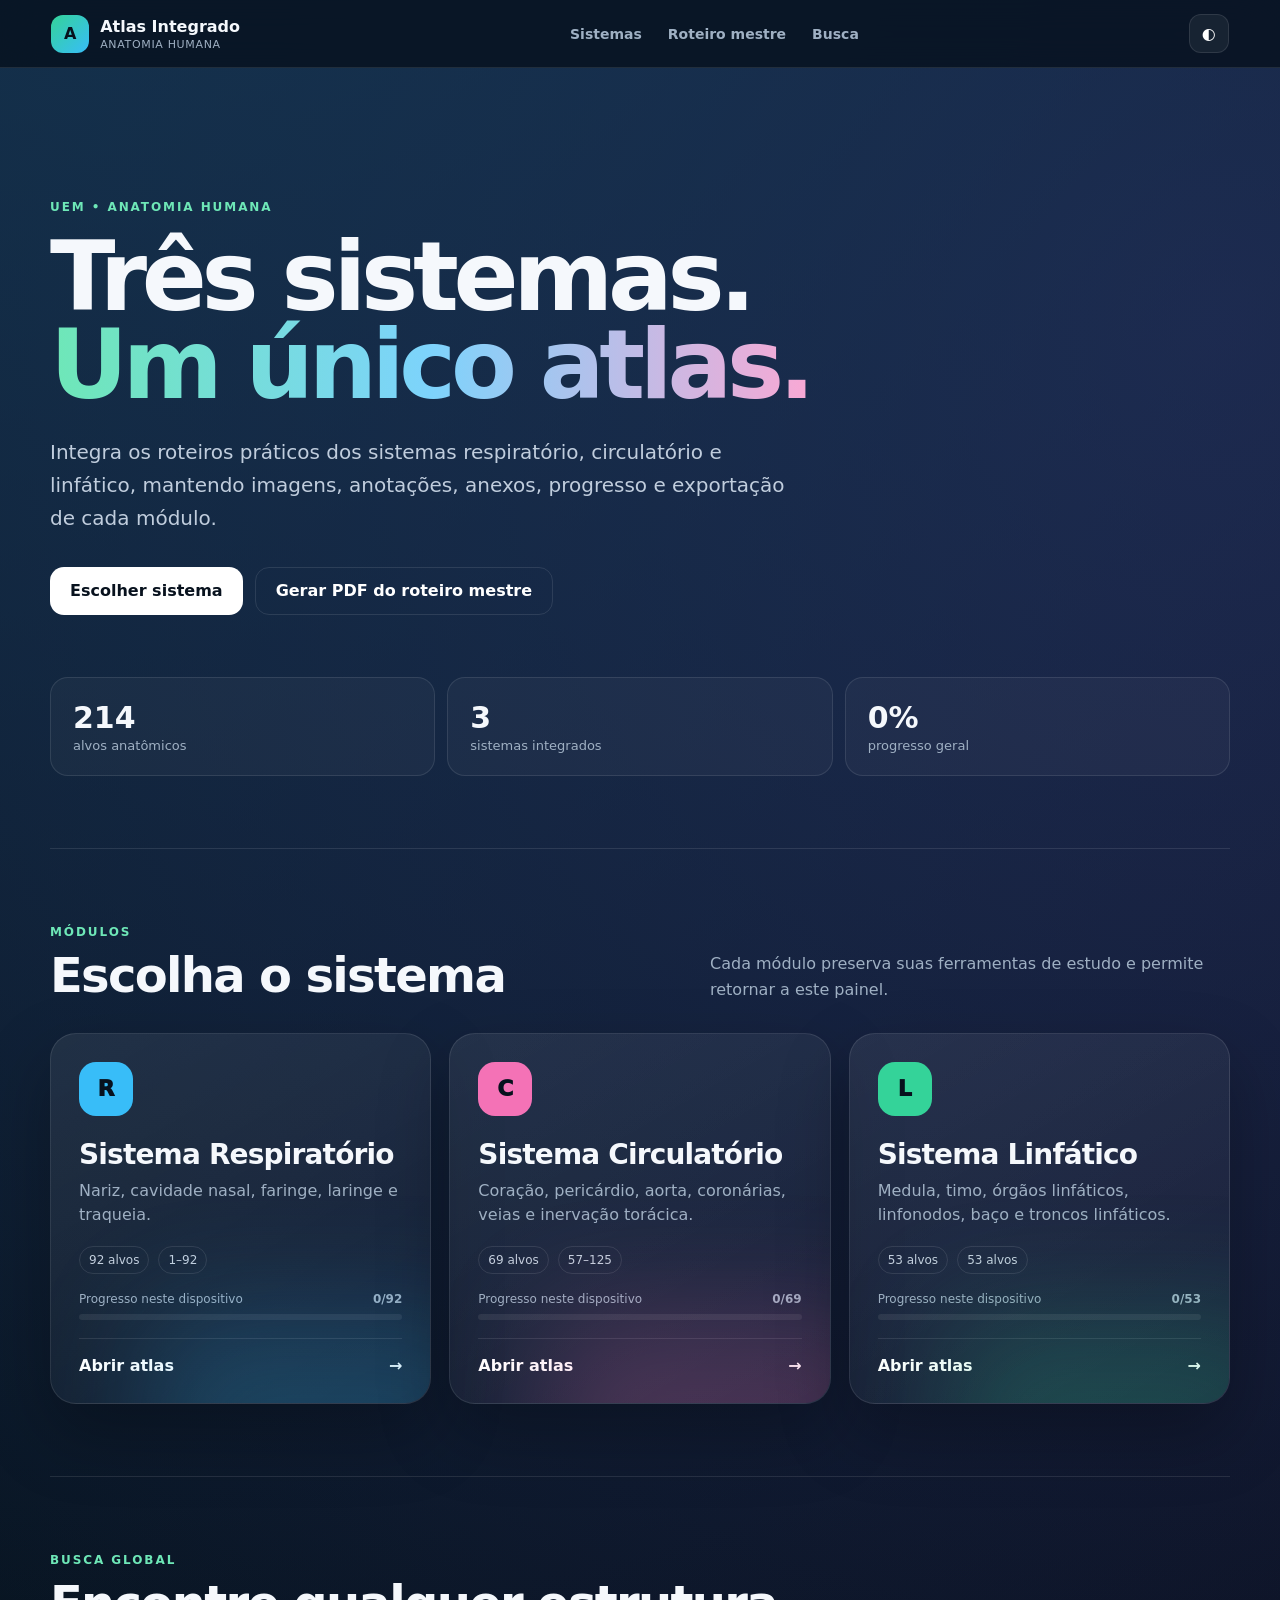
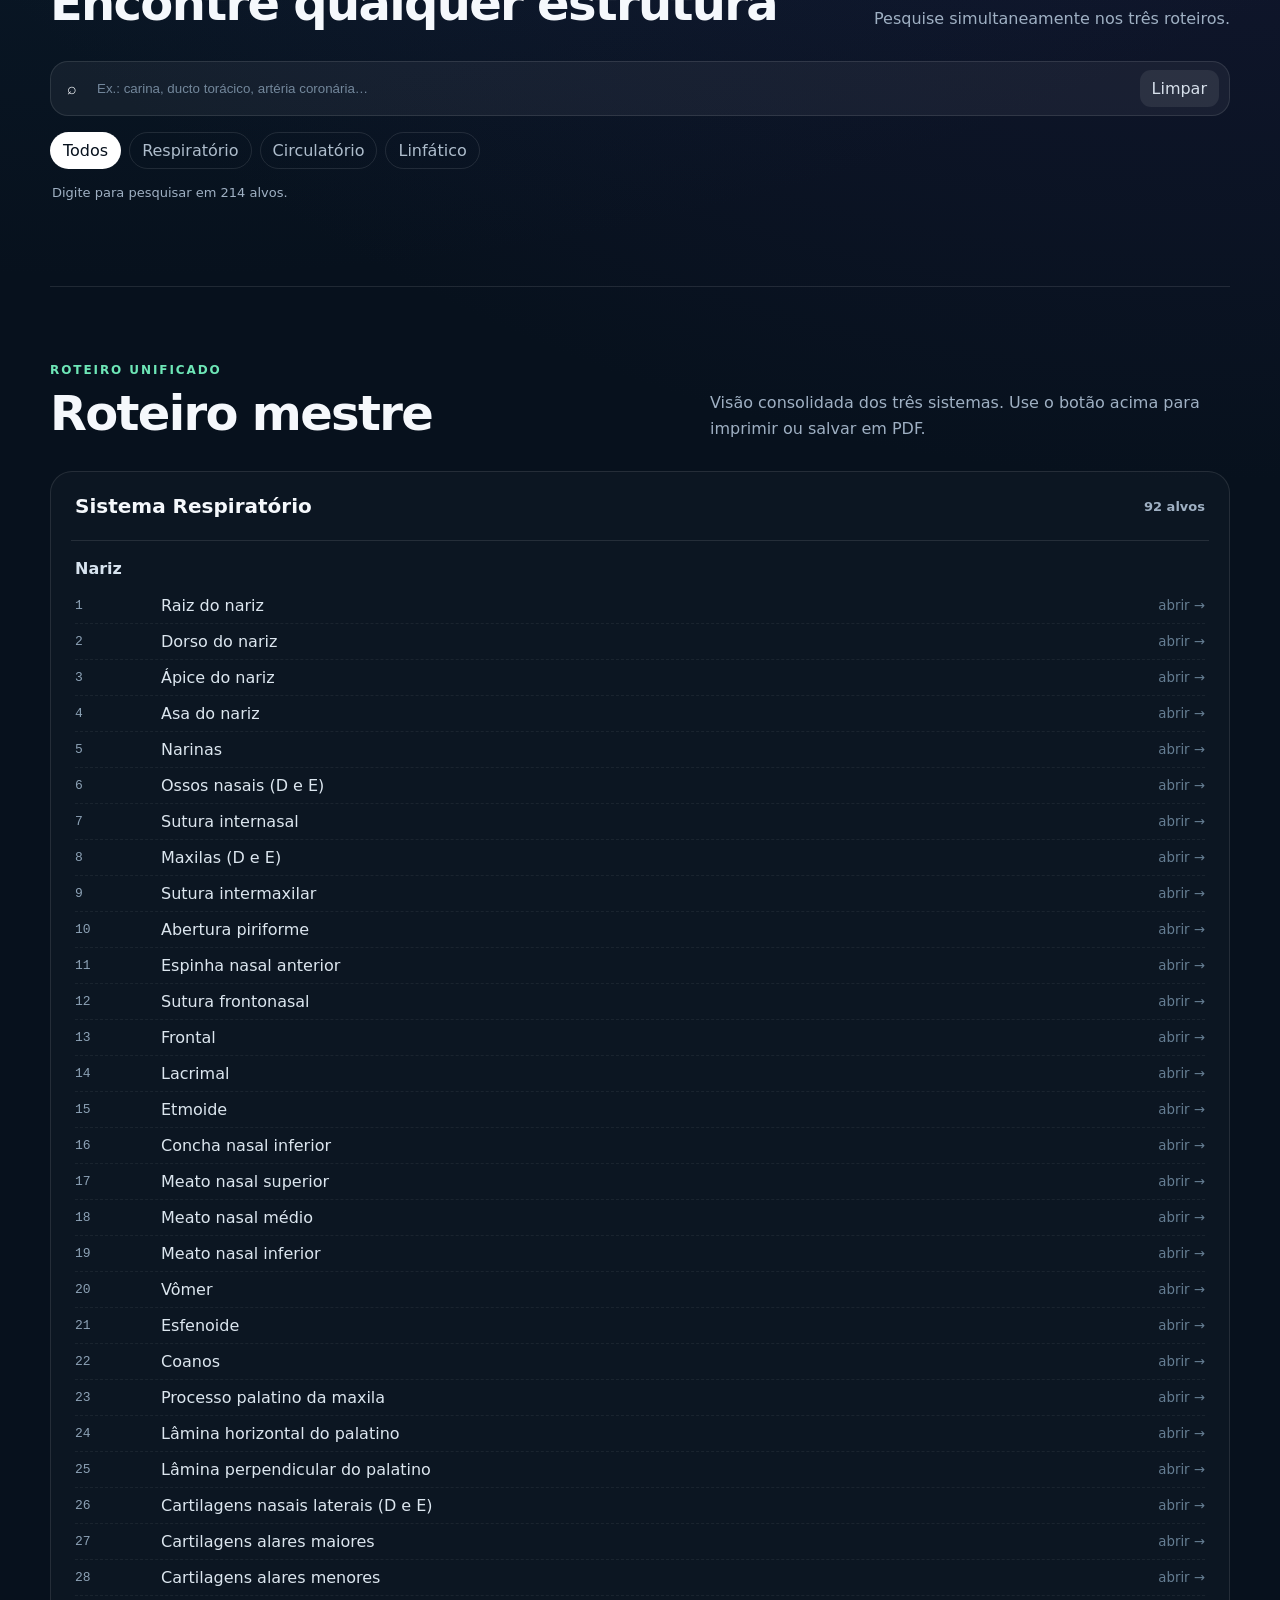
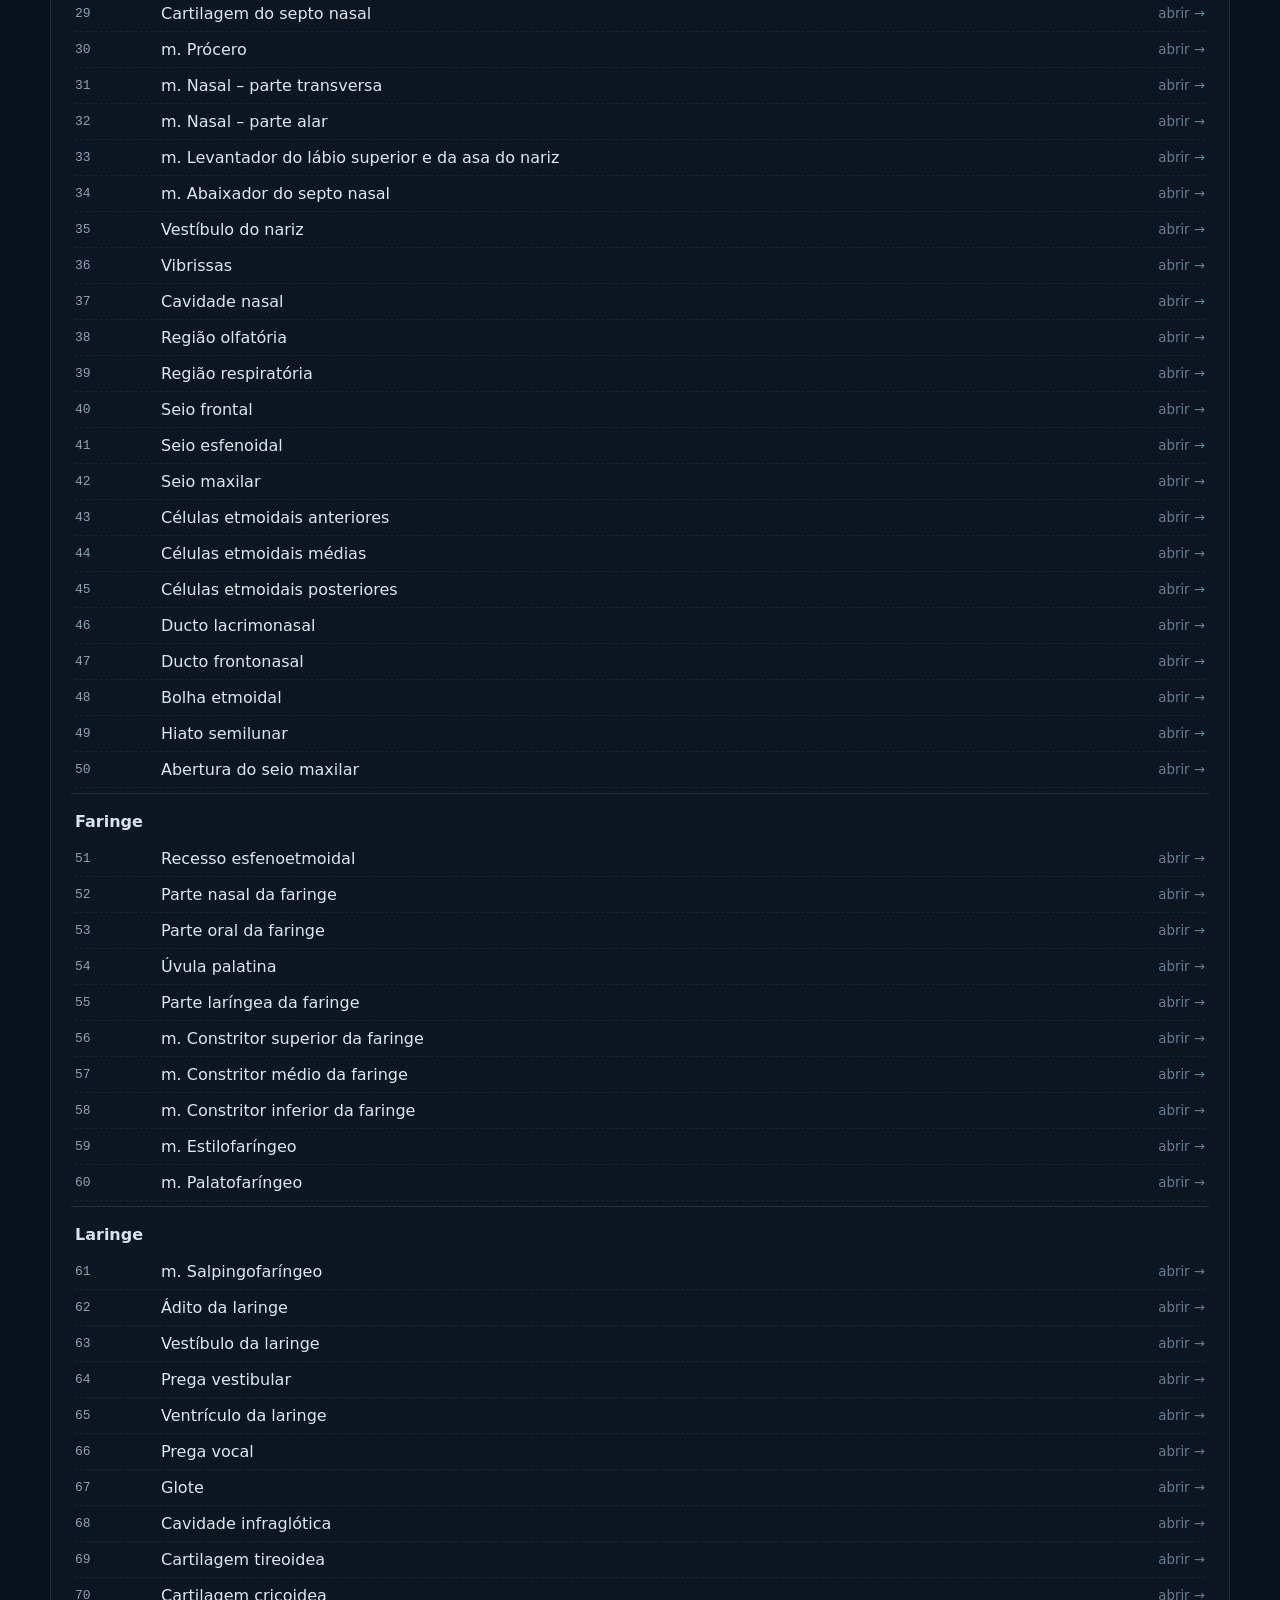
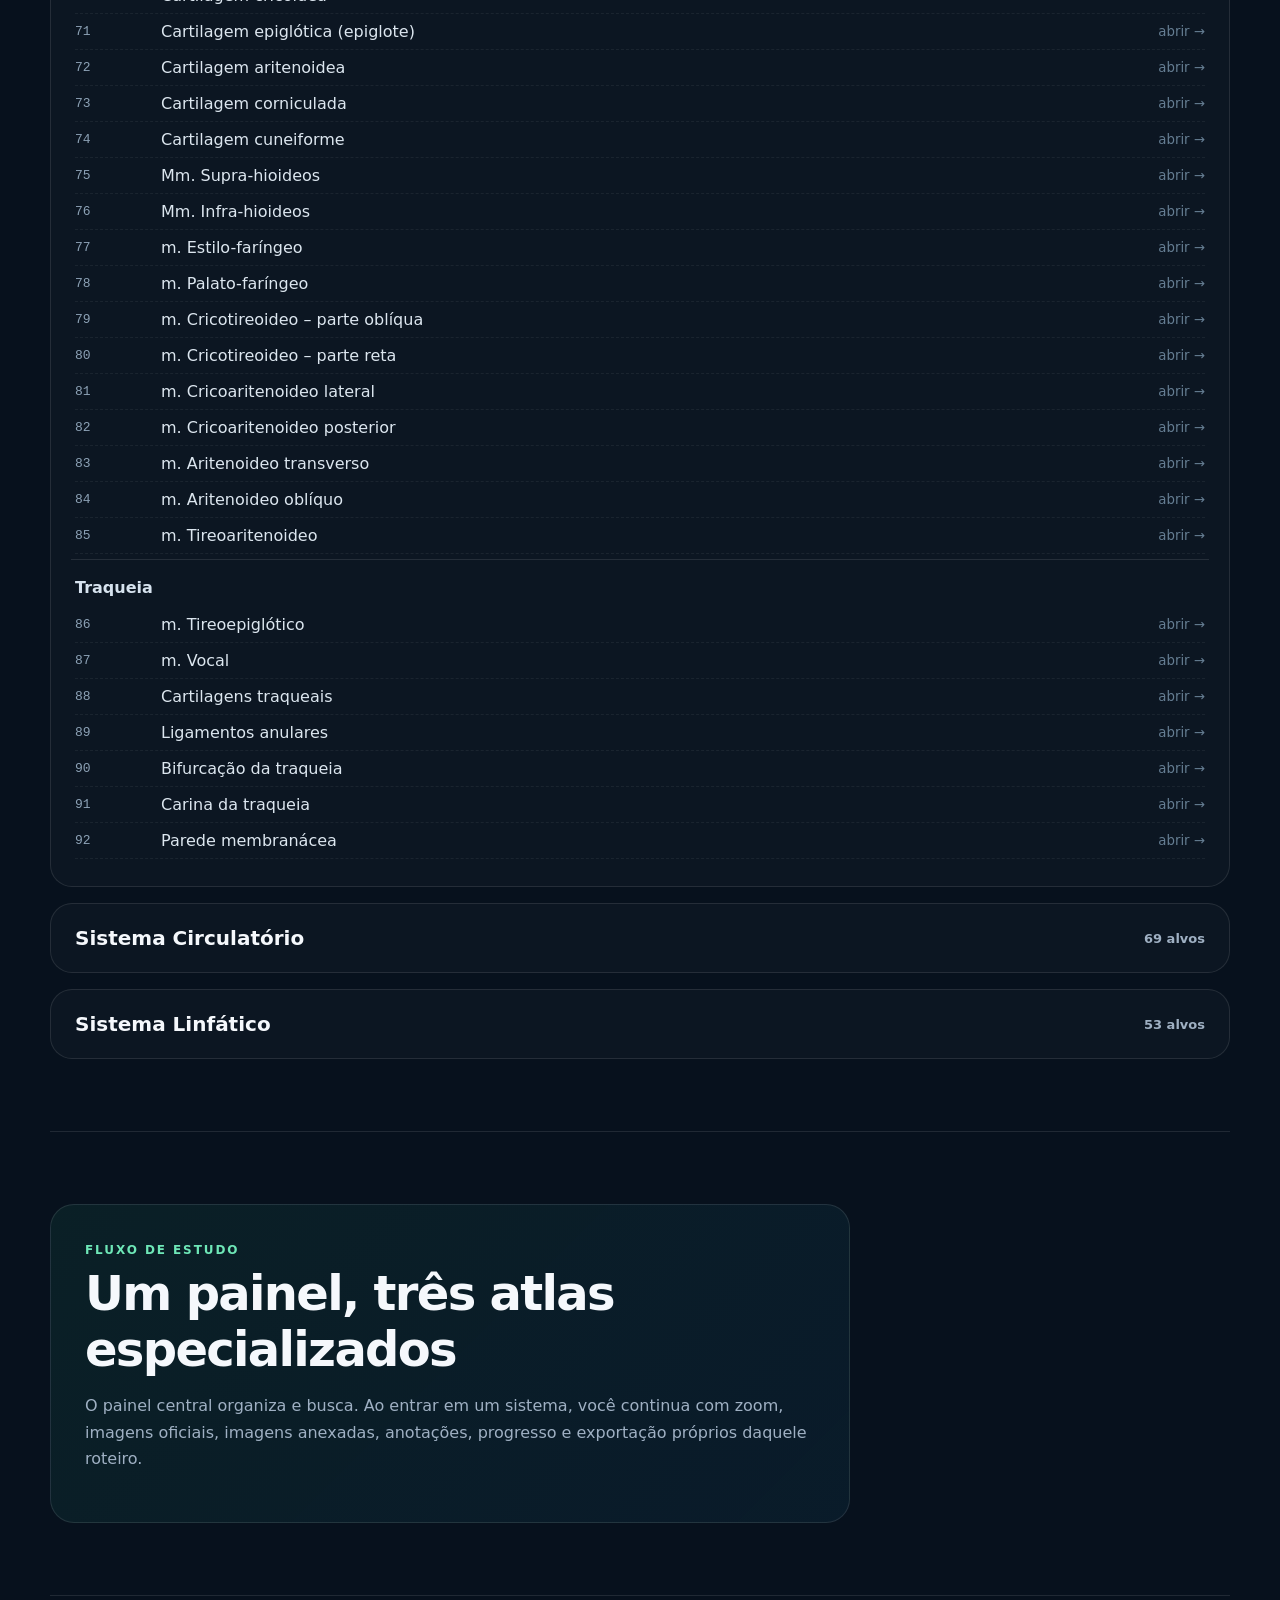
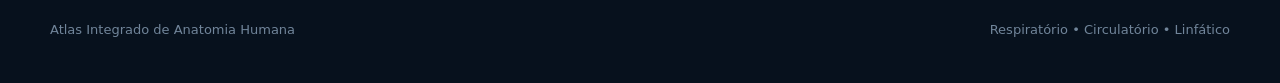
==== index.html @ c2999f12 "Add files via upload" ====
<!doctype html>
<html lang="pt-BR">
<head>
<meta charset="utf-8"><meta name="viewport" content="width=device-width,initial-scale=1,viewport-fit=cover">
<meta name="theme-color" content="#07111d"><meta name="description" content="Atlas Integrado de Anatomia Humana: sistemas respiratório, circulatório e linfático.">
<title>Atlas Integrado — Anatomia Humana</title>
<link rel="manifest" href="manifest.webmanifest"><link rel="icon" href="icons/icon-192.png"><link rel="stylesheet" href="styles.css">
</head>
<body>
<header class="topbar">
  <a class="brand" href="#inicio"><span class="brandmark">A</span><span><b>Atlas Integrado</b><small>Anatomia Humana</small></span></a>
  <nav><a href="#sistemas">Sistemas</a><a href="#roteiro">Roteiro mestre</a><a href="#busca">Busca</a></nav>
  <div class="actions"><button id="contrastBtn" class="iconbtn" type="button" title="Alto contraste">◐</button><button id="installBtn" class="install hidden" type="button">Instalar</button></div>
</header>
<main>
<section class="hero" id="inicio">
 <div class="eyebrow">UEM • Anatomia Humana</div>
 <h1>Três sistemas.<br><span>Um único atlas.</span></h1>
 <p>Integra os roteiros práticos dos sistemas respiratório, circulatório e linfático, mantendo imagens, anotações, anexos, progresso e exportação de cada módulo.</p>
 <div class="hero-actions"><a class="primary" href="#sistemas">Escolher sistema</a><button class="secondary" id="printMaster" type="button">Gerar PDF do roteiro mestre</button></div>
 <div class="stats"><div><strong id="totalTargets">214</strong><span>alvos anatômicos</span></div><div><strong>3</strong><span>sistemas integrados</span></div><div><strong id="globalDone">0%</strong><span>progresso geral</span></div></div>
</section>
<section class="systems section" id="sistemas">
 <div class="section-head"><div><span class="kicker">Módulos</span><h2>Escolha o sistema</h2></div><p>Cada módulo preserva suas ferramentas de estudo e permite retornar a este painel.</p></div>
 <div id="systemGrid" class="system-grid"></div>
</section>
<section class="search-section section" id="busca">
 <div class="section-head"><div><span class="kicker">Busca global</span><h2>Encontre qualquer estrutura</h2></div><p>Pesquise simultaneamente nos três roteiros.</p></div>
 <div class="searchbox"><span>⌕</span><input id="globalSearch" type="search" placeholder="Ex.: carina, ducto torácico, artéria coronária…" autocomplete="off"><button id="clearSearch" type="button">Limpar</button></div>
 <div class="filter-row" id="systemFilters"><button class="chip active" data-system="all">Todos</button><button class="chip" data-system="respiratorio">Respiratório</button><button class="chip" data-system="circulatorio">Circulatório</button><button class="chip" data-system="linfatico">Linfático</button></div>
 <div id="searchMeta" class="search-meta">Digite para pesquisar em 214 alvos.</div>
 <div id="searchResults" class="results"></div>
</section>
<section class="master section" id="roteiro">
 <div class="section-head"><div><span class="kicker">Roteiro unificado</span><h2>Roteiro mestre</h2></div><p>Visão consolidada dos três sistemas. Use o botão acima para imprimir ou salvar em PDF.</p></div>
 <div id="masterLists" class="master-lists"></div>
</section>
<section class="study-note section"><div><span class="kicker">Fluxo de estudo</span><h2>Um painel, três atlas especializados</h2><p>O painel central organiza e busca. Ao entrar em um sistema, você continua com zoom, imagens oficiais, imagens anexadas, anotações, progresso e exportação próprios daquele roteiro.</p></div></section>
</main>
<footer><span>Atlas Integrado de Anatomia Humana</span><span>Respiratório • Circulatório • Linfático</span></footer>
<script src="master-data.js"></script><script src="app.js"></script>
</body></html>
---- styles.css ----
:root{--bg:#07111d;--panel:#0d1b2a;--panel2:#102235;--text:#f5f8fc;--muted:#9fb0c3;--line:rgba(255,255,255,.10);--green:#34d399;--blue:#38bdf8;--pink:#f472b6;--shadow:0 30px 70px rgba(0,0,0,.28);font-family:Inter,ui-sans-serif,system-ui,-apple-system,BlinkMacSystemFont,"Segoe UI",sans-serif;color-scheme:dark}*{box-sizing:border-box}html{scroll-behavior:smooth}body{margin:0;background:radial-gradient(circle at 10% -10%,#153956 0,transparent 35%),radial-gradient(circle at 95% 5%,#22204b 0,transparent 28%),var(--bg);color:var(--text);min-height:100vh}.topbar{position:sticky;top:0;z-index:100;display:grid;grid-template-columns:auto 1fr auto;align-items:center;gap:24px;padding:14px clamp(16px,4vw,54px);background:rgba(7,17,29,.80);backdrop-filter:blur(22px);border-bottom:1px solid var(--line)}.brand{display:flex;gap:11px;align-items:center;color:inherit;text-decoration:none}.brandmark{display:grid;place-items:center;width:38px;height:38px;border-radius:12px;background:linear-gradient(135deg,var(--green),var(--blue));color:#07111d;font-weight:900}.brand b,.brand small{display:block}.brand small{font-size:11px;color:var(--muted);letter-spacing:.06em;text-transform:uppercase;margin-top:2px}.topbar nav{display:flex;justify-content:center;gap:26px}.topbar nav a{color:var(--muted);text-decoration:none;font-weight:650;font-size:14px}.topbar nav a:hover{color:white}.actions{display:flex;gap:8px}.iconbtn,.install,.secondary,.primary,.chip,.searchbox button{font:inherit}.iconbtn,.install{border:1px solid var(--line);background:rgba(255,255,255,.06);color:white;border-radius:12px;padding:9px 12px;cursor:pointer}.hidden{display:none!important}main{width:min(1180px,calc(100% - 32px));margin:auto}.hero{padding:clamp(70px,10vw,130px) 0 72px;position:relative}.eyebrow,.kicker{display:inline-block;color:#6ee7b7;font-weight:800;font-size:12px;letter-spacing:.16em;text-transform:uppercase}.hero h1{font-size:clamp(48px,8vw,96px);line-height:.92;letter-spacing:-.055em;margin:18px 0 26px;max-width:900px}.hero h1 span{background:linear-gradient(90deg,#6ee7b7,#7dd3fc,#f9a8d4);-webkit-background-clip:text;background-clip:text;color:transparent}.hero>p{max-width:760px;color:#c0cddd;font-size:clamp(16px,2vw,20px);line-height:1.65}.hero-actions{display:flex;gap:12px;flex-wrap:wrap;margin-top:32px}.primary,.secondary{display:inline-flex;align-items:center;justify-content:center;min-height:48px;padding:0 20px;border-radius:14px;text-decoration:none;font-weight:800;cursor:pointer}.primary{background:white;color:#08121e;border:0}.secondary{background:transparent;color:white;border:1px solid var(--line)}.stats{display:grid;grid-template-columns:repeat(3,minmax(0,1fr));gap:12px;margin-top:62px}.stats div{padding:22px;border:1px solid var(--line);background:rgba(255,255,255,.035);border-radius:18px}.stats strong{display:block;font-size:30px}.stats span{display:block;color:var(--muted);font-size:13px;margin-top:3px}.section{padding:72px 0;border-top:1px solid var(--line)}.section-head{display:flex;justify-content:space-between;gap:28px;align-items:end;margin-bottom:30px}.section-head h2,.study-note h2{font-size:clamp(30px,4vw,48px);letter-spacing:-.035em;margin:7px 0 0}.section-head p{max-width:520px;color:var(--muted);line-height:1.6;margin:0}.system-grid{display:grid;grid-template-columns:repeat(3,1fr);gap:18px}.system-card{position:relative;overflow:hidden;border:1px solid var(--line);border-radius:26px;padding:28px;background:linear-gradient(150deg,rgba(255,255,255,.075),rgba(255,255,255,.025));box-shadow:var(--shadow);min-height:320px;display:flex;flex-direction:column}.system-card:before{content:"";position:absolute;inset:auto -20% -45% 25%;height:70%;filter:blur(60px);opacity:.22;background:var(--accent)}.system-icon{width:54px;height:54px;border-radius:17px;background:var(--accent);color:#07111d;display:grid;place-items:center;font-weight:950;font-size:22px}.system-card h3{font-size:28px;letter-spacing:-.03em;margin:22px 0 8px}.system-card p{color:var(--muted);line-height:1.55;margin:0}.system-meta{display:flex;gap:9px;flex-wrap:wrap;margin:18px 0}.system-meta span{border:1px solid var(--line);border-radius:999px;padding:6px 9px;font-size:12px;color:#c5d0de}.progress-label{display:flex;justify-content:space-between;font-size:12px;color:var(--muted);margin-top:auto}.progress-track{height:6px;background:rgba(255,255,255,.08);border-radius:999px;overflow:hidden;margin:8px 0 18px}.progress-fill{height:100%;background:var(--accent);border-radius:inherit}.open-system{display:flex;justify-content:space-between;align-items:center;color:white;text-decoration:none;font-weight:800;border-top:1px solid var(--line);padding-top:17px}.searchbox{display:grid;grid-template-columns:auto 1fr auto;align-items:center;gap:10px;border:1px solid var(--line);border-radius:18px;background:rgba(255,255,255,.05);padding:8px 10px 8px 16px}.searchbox input{width:100%;border:0;outline:0;background:transparent;color:white;font:600 17px/1.3 inherit;padding:10px}.searchbox input::placeholder{color:#73879b}.searchbox button{border:0;background:rgba(255,255,255,.08);color:#d7e0eb;border-radius:11px;padding:9px 12px;cursor:pointer}.filter-row{display:flex;gap:8px;flex-wrap:wrap;margin:16px 0}.chip{border:1px solid var(--line);background:transparent;color:#aebdcc;border-radius:999px;padding:8px 12px;cursor:pointer}.chip.active{background:white;color:#07111d}.search-meta{color:var(--muted);font-size:13px;margin:14px 2px}.results{display:grid;gap:9px}.result{display:grid;grid-template-columns:auto 1fr auto;gap:14px;align-items:center;padding:14px 16px;border:1px solid var(--line);border-radius:15px;background:rgba(255,255,255,.025);text-decoration:none;color:inherit}.result-code{font:800 12px/1.1 ui-monospace,SFMono-Regular,Menlo,monospace;padding:7px 9px;border-radius:9px;background:rgba(255,255,255,.07);color:#dbe5ef}.result strong{display:block}.result small{display:block;color:var(--muted);margin-top:4px}.result-system{font-size:12px;color:var(--muted)}.master-lists{display:grid;gap:16px}.master-system{border:1px solid var(--line);border-radius:22px;background:rgba(255,255,255,.025);overflow:hidden}.master-system>summary{list-style:none;cursor:pointer;padding:22px 24px;display:flex;align-items:center;justify-content:space-between;font-weight:850;font-size:20px}.master-system>summary::-webkit-details-marker{display:none}.master-system>summary span{color:var(--muted);font-weight:650;font-size:13px}.master-groups{padding:0 20px 22px}.master-group{border-top:1px solid var(--line);padding:18px 4px 5px}.master-group h4{margin:0 0 10px;color:#d7e3ef}.master-item{display:grid;grid-template-columns:76px 1fr auto;gap:10px;align-items:center;padding:8px 0;color:#dce6ef;text-decoration:none;border-bottom:1px dashed rgba(255,255,255,.06)}.master-item code{color:#8da2b6}.master-item small{color:#657d92}.study-note>div{max-width:800px;padding:34px;border-radius:24px;border:1px solid var(--line);background:linear-gradient(135deg,rgba(52,211,153,.08),rgba(56,189,248,.06))}.study-note p{color:var(--muted);line-height:1.65}footer{width:min(1180px,calc(100% - 32px));margin:auto;padding:26px 0 46px;border-top:1px solid var(--line);display:flex;justify-content:space-between;color:#71859a;font-size:13px}.high-contrast{--bg:#000;--panel:#000;--text:#fff;--muted:#fff;--line:rgba(255,255,255,.35)}
@media(max-width:820px){.topbar{grid-template-columns:1fr auto}.topbar nav{display:none}.system-grid{grid-template-columns:1fr}.section-head{align-items:start;flex-direction:column}.stats{grid-template-columns:1fr}.result{grid-template-columns:auto 1fr}.result-system{display:none}.master-item{grid-template-columns:62px 1fr}.master-item small{display:none}}
@media print{body{background:#fff;color:#000}.topbar,.hero,.systems,.search-section,.study-note,footer{display:none!important}main{width:100%}.master{border:0;padding:0}.section-head{margin-bottom:12px}.section-head .kicker,.section-head p{display:none}.section-head h2{font-size:24px}.master-system{border:0;background:#fff;break-inside:avoid}.master-system>summary{padding:12px 0;font-size:18px}.master-groups{padding:0}.master-group{padding:10px 0}.master-item{color:#000;border-color:#ddd;padding:5px 0}.master-item code,.master-item small{color:#444}.master-system:not([open])>*:not(summary){display:block!important}}
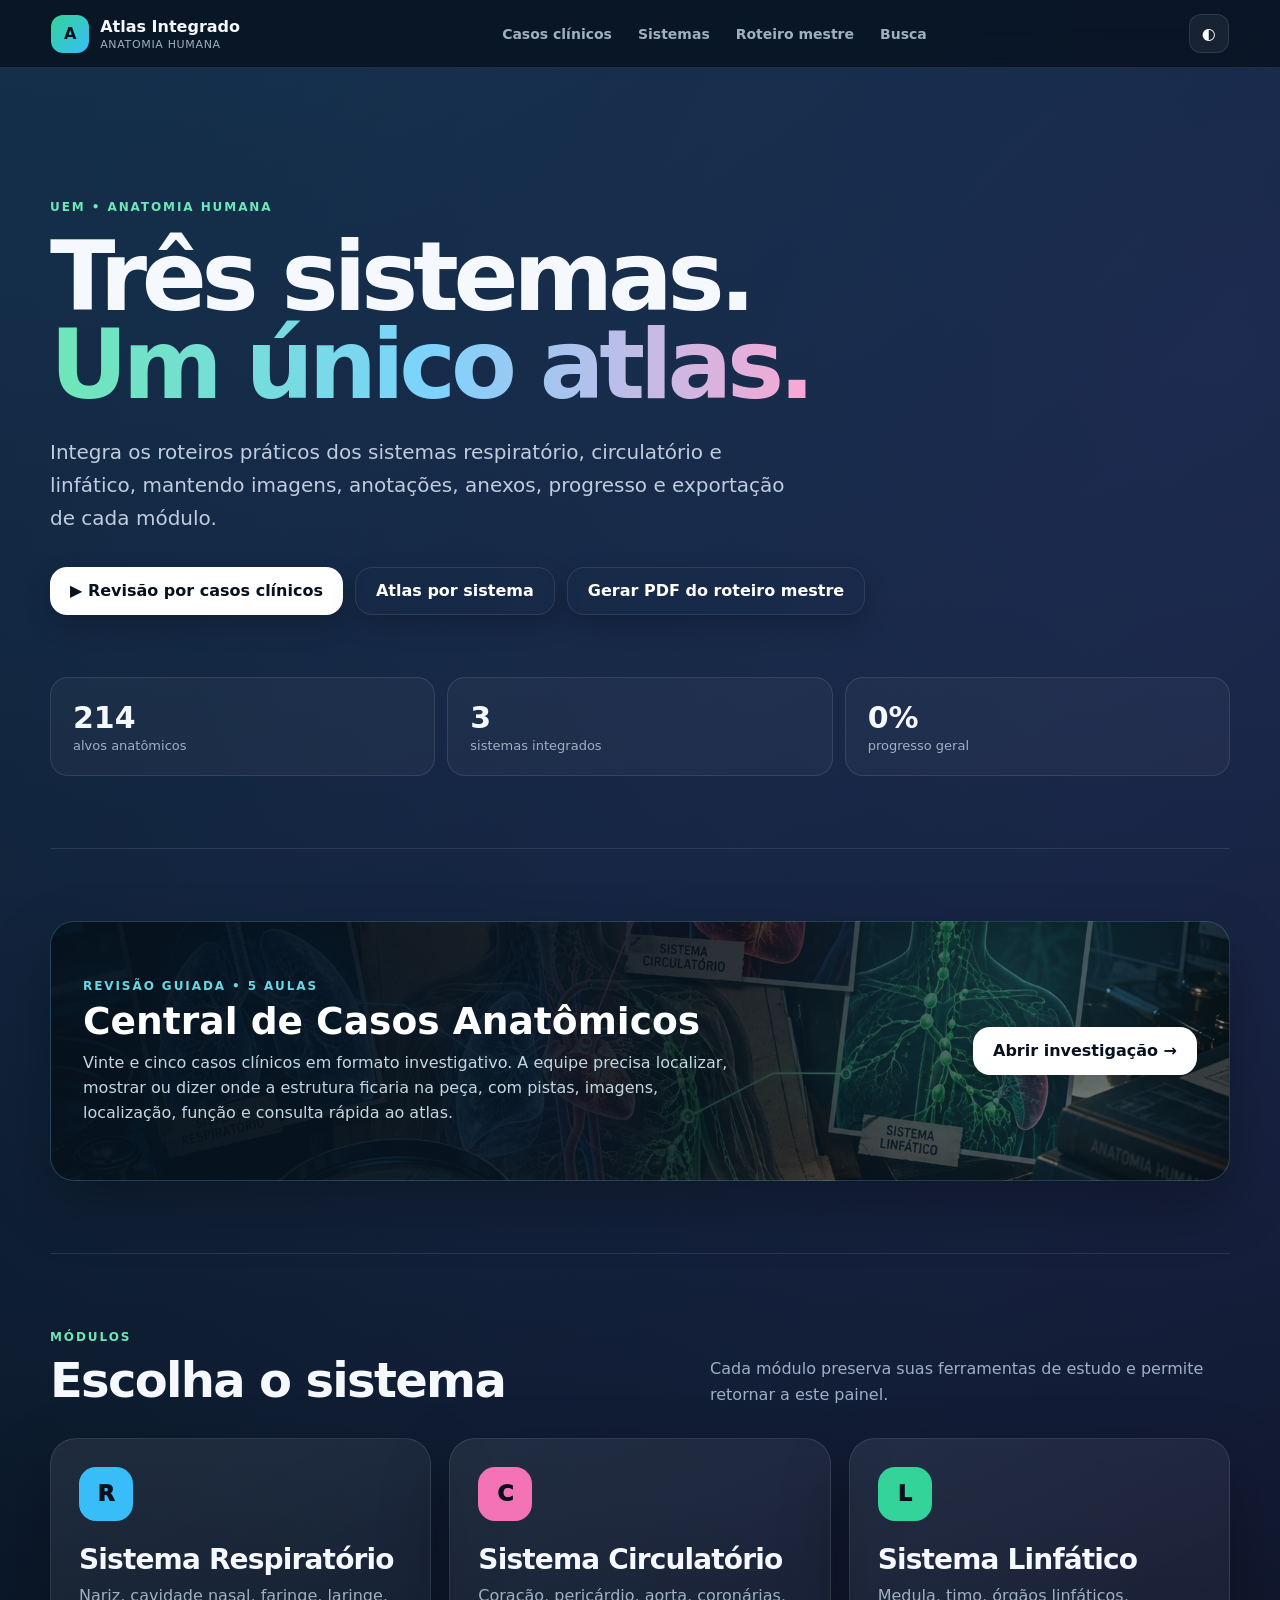
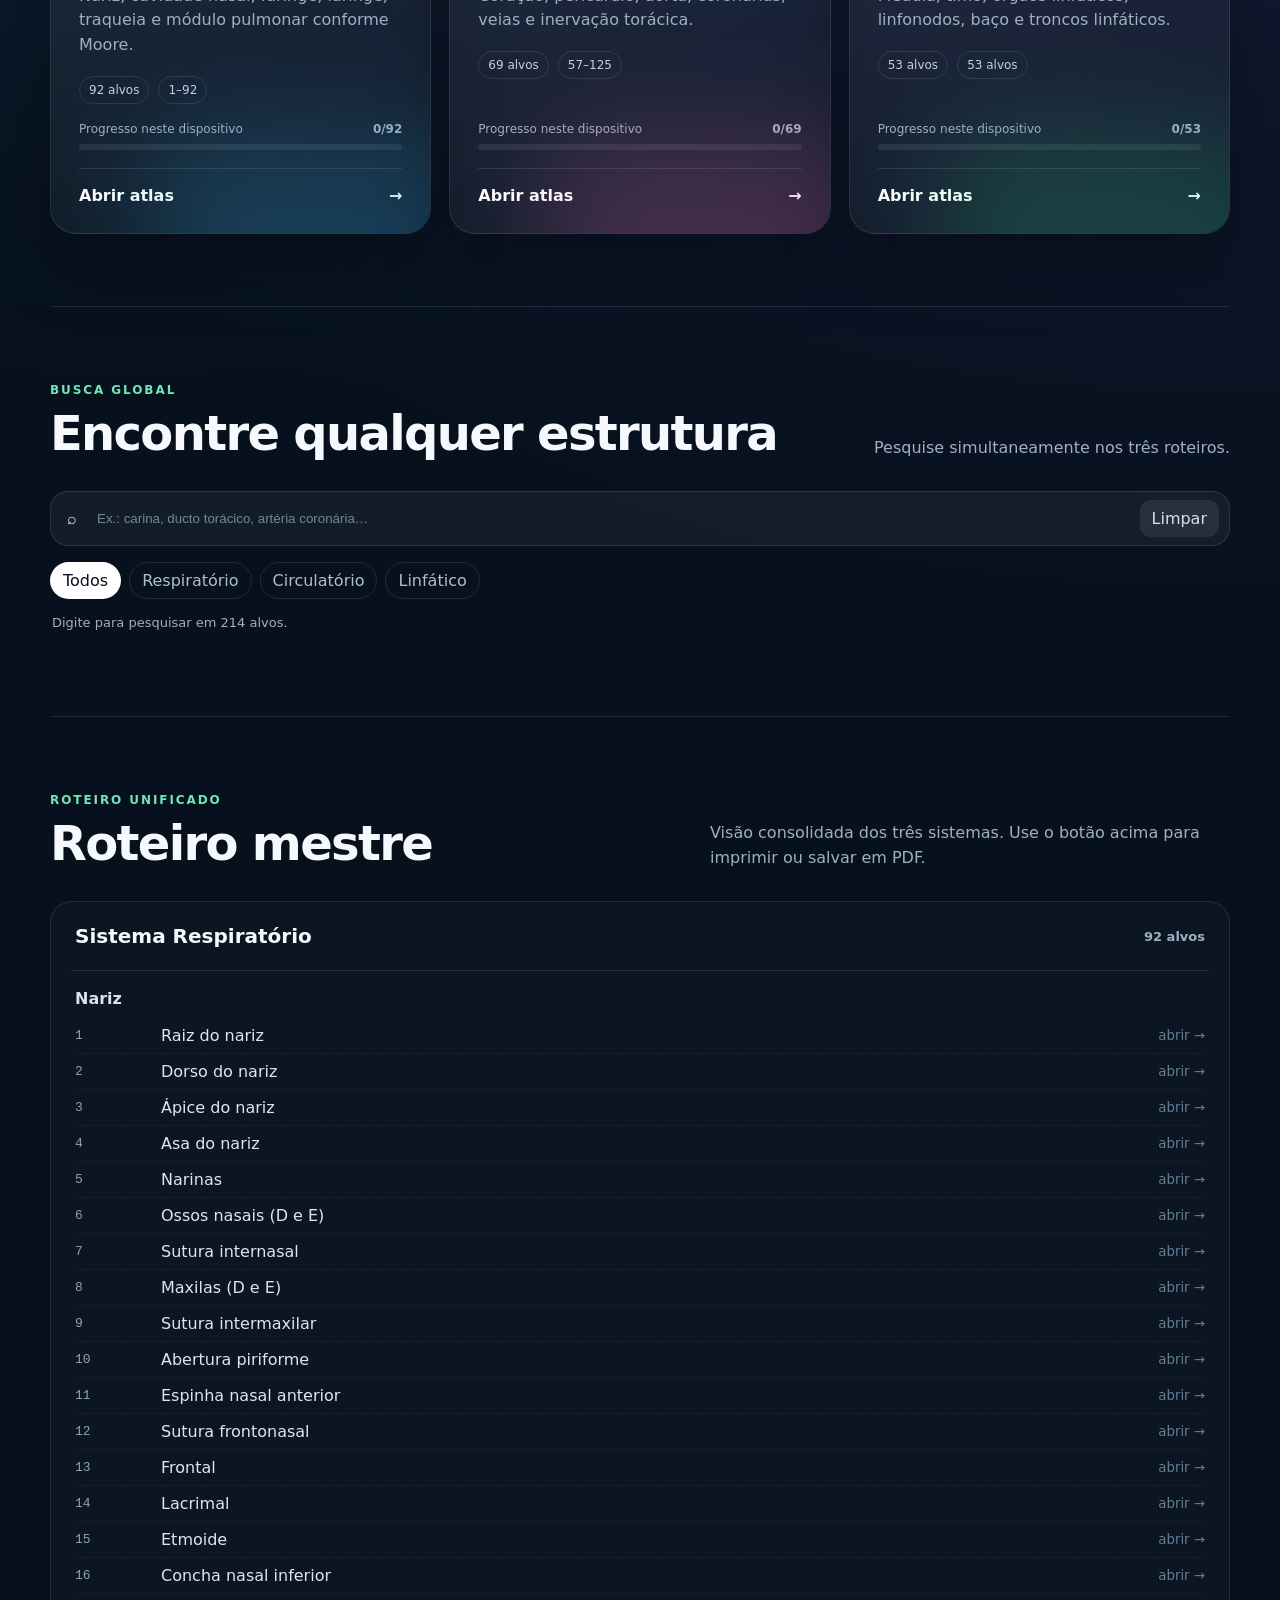
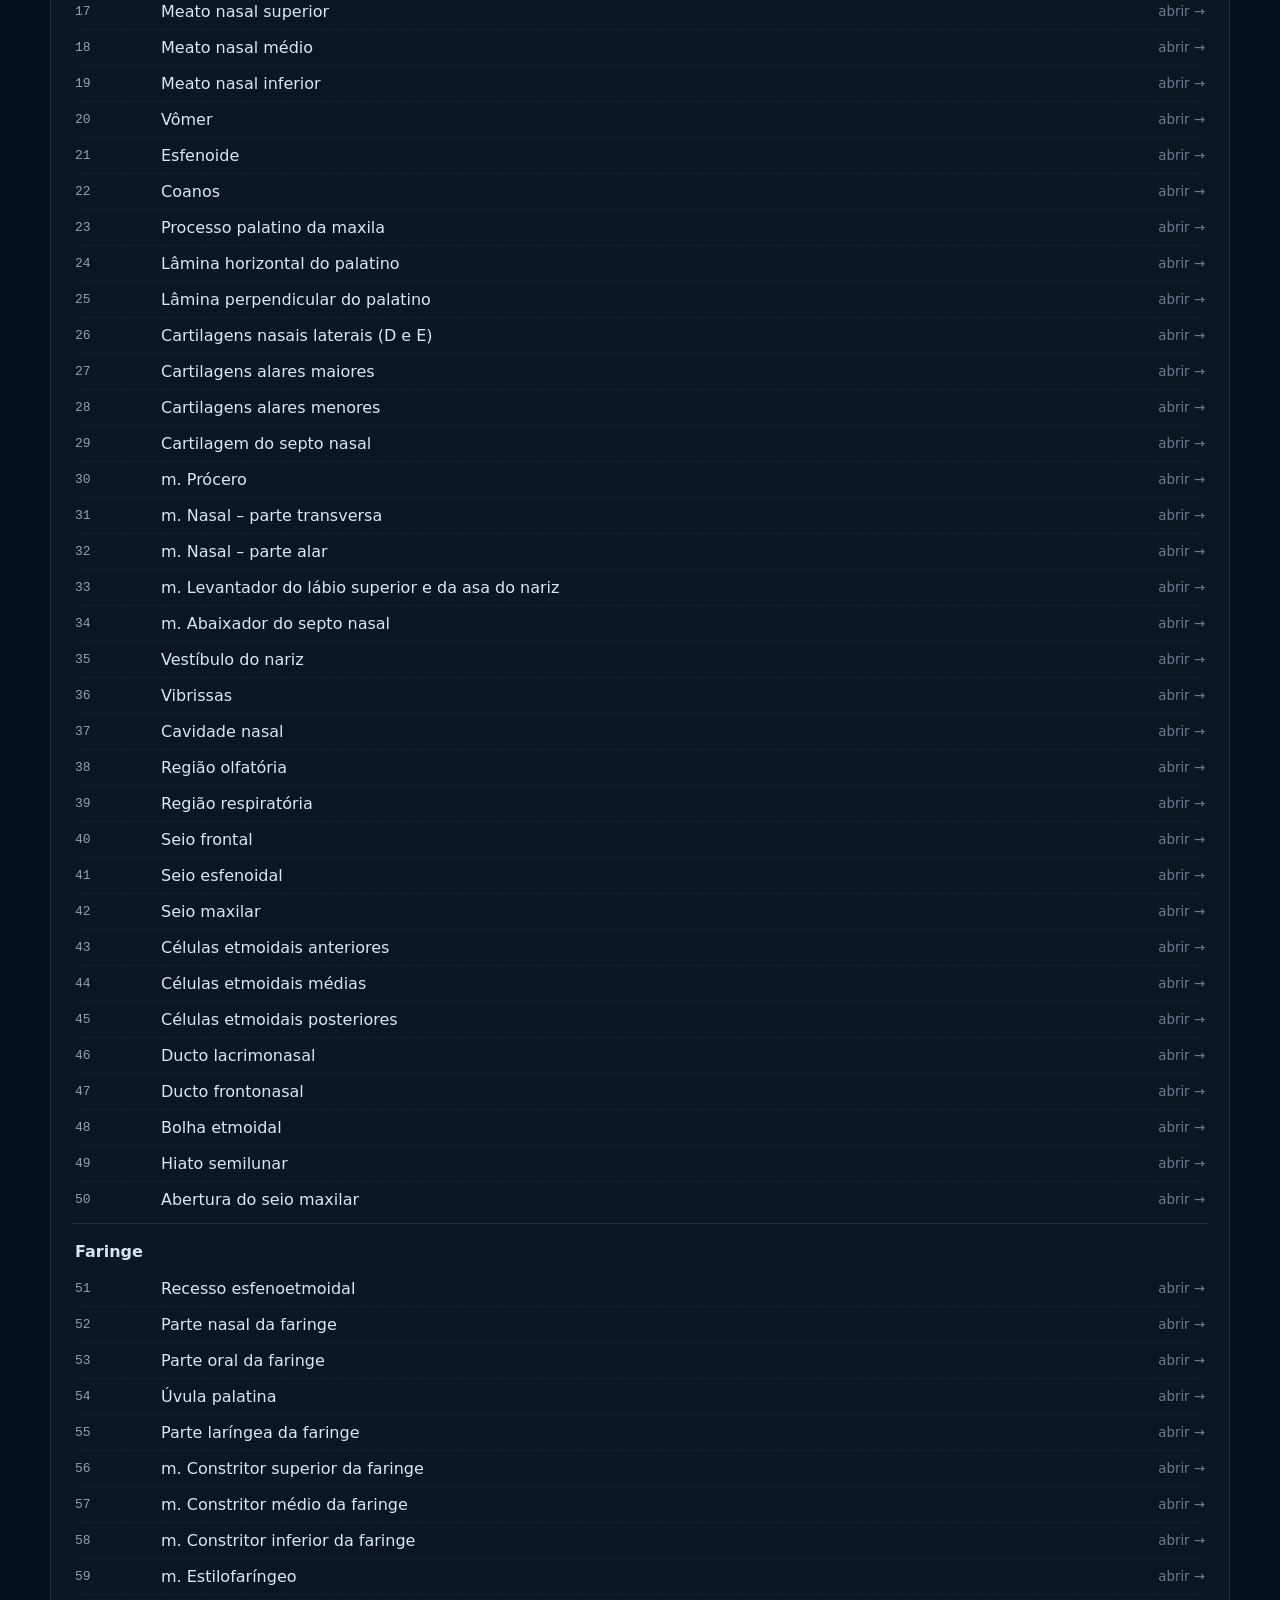
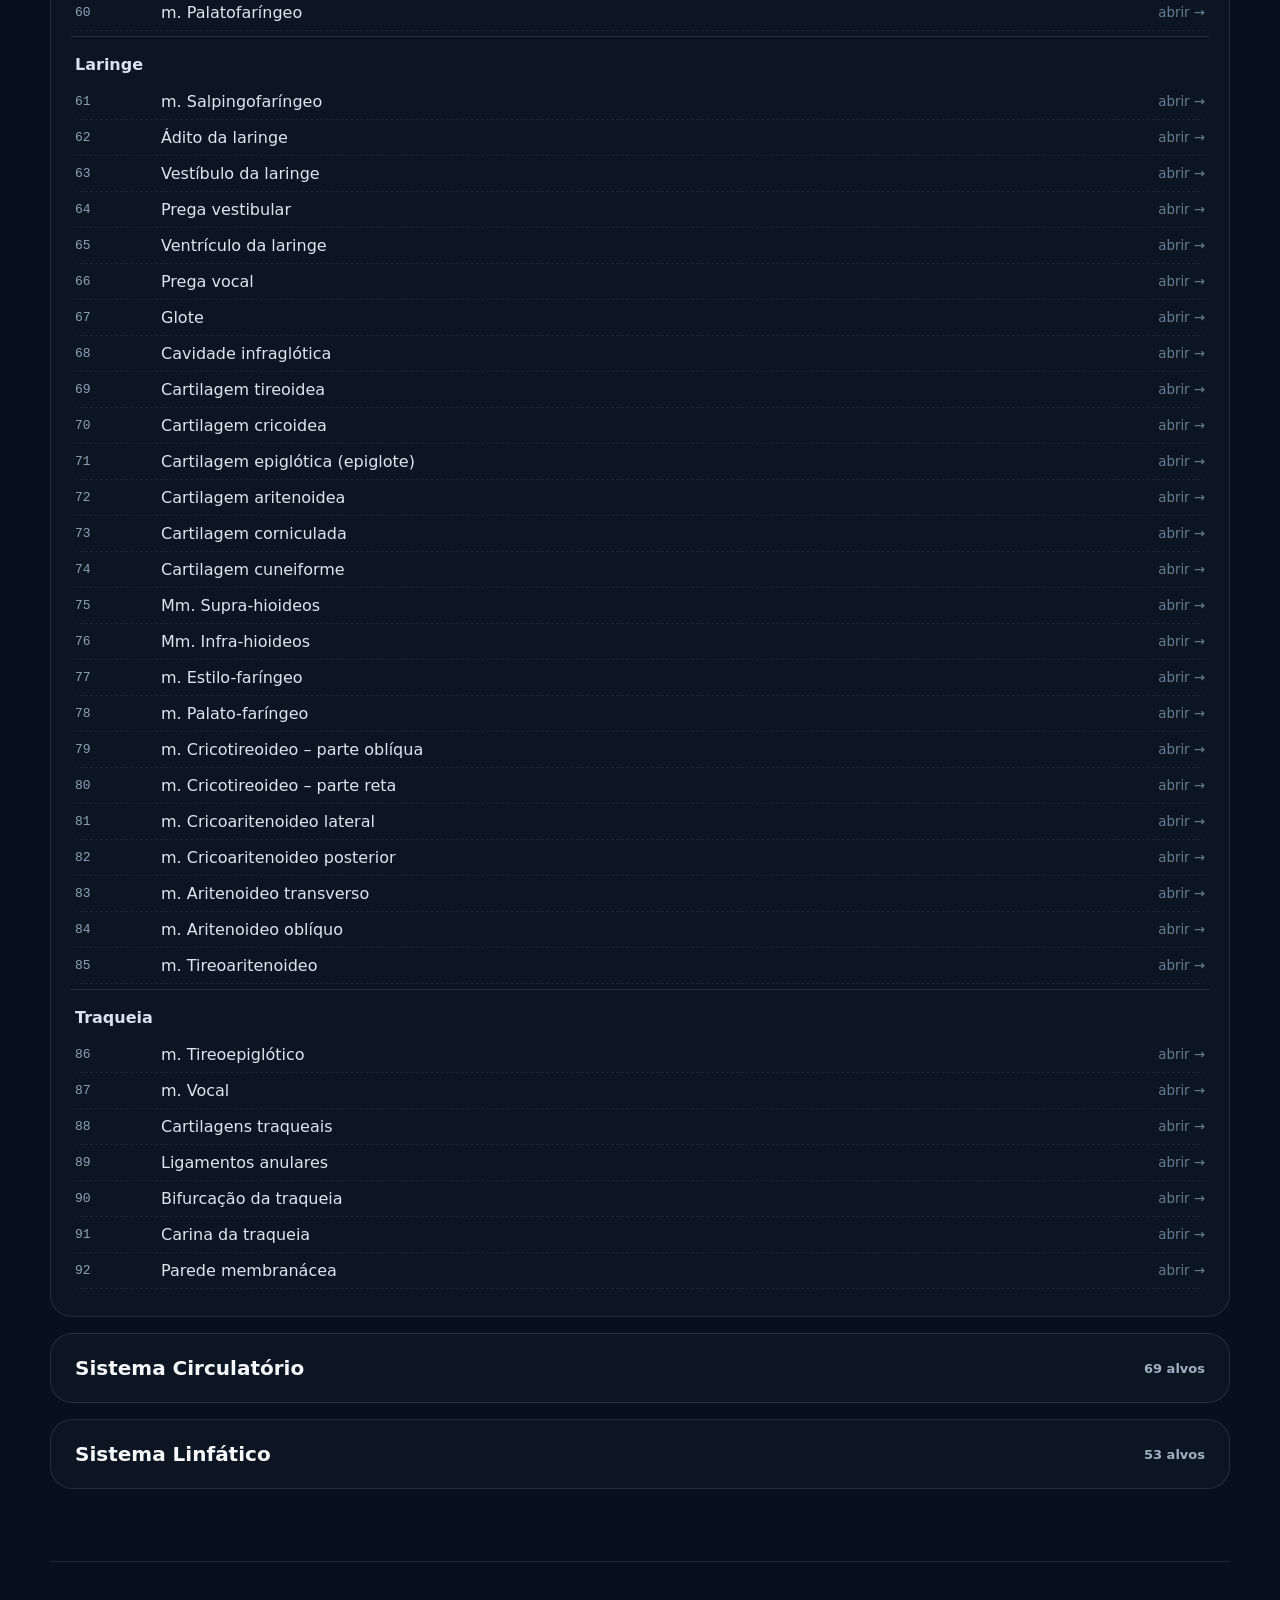
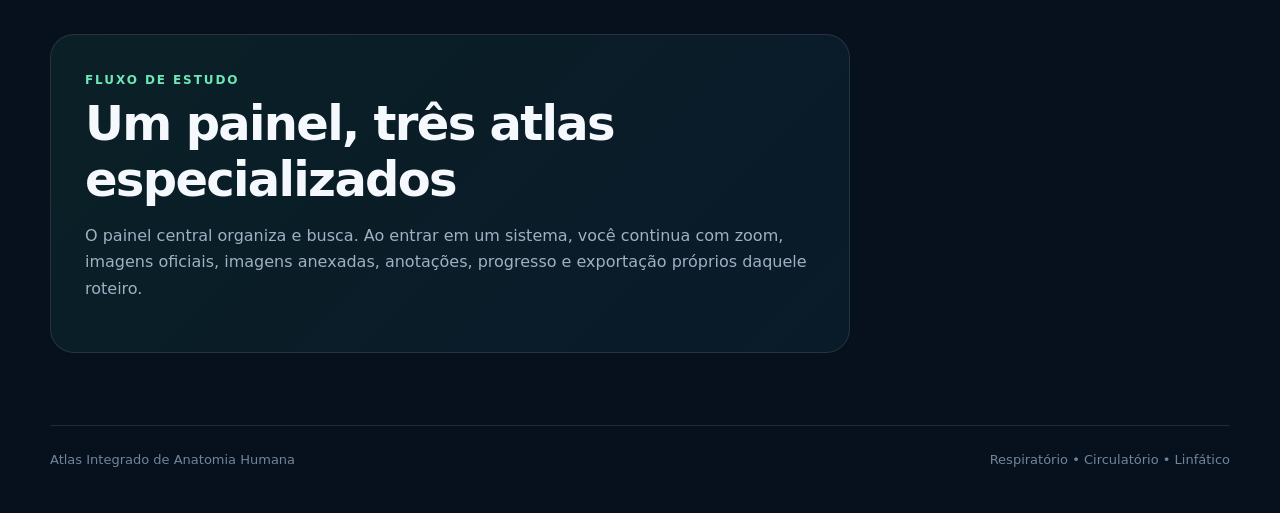
==== commit eec57249: "Add files via upload" ====
--- a/index.html
+++ b/index.html
@@ -9,7 +9,7 @@
 <body>
 <header class="topbar">
   <a class="brand" href="#inicio"><span class="brandmark">A</span><span><b>Atlas Integrado</b><small>Anatomia Humana</small></span></a>
-  <nav><a href="#sistemas">Sistemas</a><a href="#roteiro">Roteiro mestre</a><a href="#busca">Busca</a></nav>
+  <nav><a href="casos-clinicos/index.html">Casos clínicos</a><a href="#sistemas">Sistemas</a><a href="#roteiro">Roteiro mestre</a><a href="#busca">Busca</a></nav>
   <div class="actions"><button id="contrastBtn" class="iconbtn" type="button" title="Alto contraste">◐</button><button id="installBtn" class="install hidden" type="button">Instalar</button></div>
 </header>
 <main>
@@ -17,8 +17,11 @@
  <div class="eyebrow">UEM • Anatomia Humana</div>
  <h1>Três sistemas.<br><span>Um único atlas.</span></h1>
  <p>Integra os roteiros práticos dos sistemas respiratório, circulatório e linfático, mantendo imagens, anotações, anexos, progresso e exportação de cada módulo.</p>
- <div class="hero-actions"><a class="primary" href="#sistemas">Escolher sistema</a><button class="secondary" id="printMaster" type="button">Gerar PDF do roteiro mestre</button></div>
+ <div class="hero-actions"><a class="primary" href="casos-clinicos/index.html">▶ Revisão por casos clínicos</a><a class="secondary" href="#sistemas">Atlas por sistema</a><button class="secondary" id="printMaster" type="button">Gerar PDF do roteiro mestre</button></div>
  <div class="stats"><div><strong id="totalTargets">214</strong><span>alvos anatômicos</span></div><div><strong>3</strong><span>sistemas integrados</span></div><div><strong id="globalDone">0%</strong><span>progresso geral</span></div></div>
+</section>
+<section class="case-launch section">
+ <div class="case-launch-card"><div><span class="kicker">Revisão guiada • 5 aulas</span><h2>Central de Casos Anatômicos</h2><p>Vinte e cinco casos clínicos em formato investigativo. A equipe precisa localizar, mostrar ou dizer onde a estrutura ficaria na peça, com pistas, imagens, localização, função e consulta rápida ao atlas.</p></div><a href="casos-clinicos/index.html" class="primary">Abrir investigação →</a></div>
 </section>
 <section class="systems section" id="sistemas">
  <div class="section-head"><div><span class="kicker">Módulos</span><h2>Escolha o sistema</h2></div><p>Cada módulo preserva suas ferramentas de estudo e permite retornar a este painel.</p></div>
--- a/styles.css
+++ b/styles.css
@@ -2,3 +2,11 @@
 :root{--bg:#07111d;--panel:#0d1b2a;--panel2:#102235;--text:#f5f8fc;--muted:#9fb0c3;--line:rgba(255,255,255,.10);--green:#34d399;--blue:#38bdf8;--pink:#f472b6;--shadow:0 30px 70px rgba(0,0,0,.28);font-family:Inter,ui-sans-serif,system-ui,-apple-system,BlinkMacSystemFont,"Segoe UI",sans-serif;color-scheme:dark}*{box-sizing:border-box}html{scroll-behavior:smooth}body{margin:0;background:radial-gradient(circle at 10% -10%,#153956 0,transparent 35%),radial-gradient(circle at 95% 5%,#22204b 0,transparent 28%),var(--bg);color:var(--text);min-height:100vh}.topbar{position:sticky;top:0;z-index:100;display:grid;grid-template-columns:auto 1fr auto;align-items:center;gap:24px;padding:14px clamp(16px,4vw,54px);background:rgba(7,17,29,.80);backdrop-filter:blur(22px);border-bottom:1px solid var(--line)}.brand{display:flex;gap:11px;align-items:center;color:inherit;text-decoration:none}.brandmark{display:grid;place-items:center;width:38px;height:38px;border-radius:12px;background:linear-gradient(135deg,var(--green),var(--blue));color:#07111d;font-weight:900}.brand b,.brand small{display:block}.brand small{font-size:11px;color:var(--muted);letter-spacing:.06em;text-transform:uppercase;margin-top:2px}.topbar nav{display:flex;justify-content:center;gap:26px}.topbar nav a{color:var(--muted);text-decoration:none;font-weight:650;font-size:14px}.topbar nav a:hover{color:white}.actions{display:flex;gap:8px}.iconbtn,.install,.secondary,.primary,.chip,.searchbox button{font:inherit}.iconbtn,.install{border:1px solid var(--line);background:rgba(255,255,255,.06);color:white;border-radius:12px;padding:9px 12px;cursor:pointer}.hidden{display:none!important}main{width:min(1180px,calc(100% - 32px));margin:auto}.hero{padding:clamp(70px,10vw,130px) 0 72px;position:relative}.eyebrow,.kicker{display:inline-block;color:#6ee7b7;font-weight:800;font-size:12px;letter-spacing:.16em;text-transform:uppercase}.hero h1{font-size:clamp(48px,8vw,96px);line-height:.92;letter-spacing:-.055em;margin:18px 0 26px;max-width:900px}.hero h1 span{background:linear-gradient(90deg,#6ee7b7,#7dd3fc,#f9a8d4);-webkit-background-clip:text;background-clip:text;color:transparent}.hero>p{max-width:760px;color:#c0cddd;font-size:clamp(16px,2vw,20px);line-height:1.65}.hero-actions{display:flex;gap:12px;flex-wrap:wrap;margin-top:32px}.primary,.secondary{display:inline-flex;align-items:center;justify-content:center;min-height:48px;padding:0 20px;border-radius:14px;text-decoration:none;font-weight:800;cursor:pointer}.primary{background:white;color:#08121e;border:0}.secondary{background:transparent;color:white;border:1px solid var(--line)}.stats{display:grid;grid-template-columns:repeat(3,minmax(0,1fr));gap:12px;margin-top:62px}.stats div{padding:22px;border:1px solid var(--line);background:rgba(255,255,255,.035);border-radius:18px}.stats strong{display:block;font-size:30px}.stats span{display:block;color:var(--muted);font-size:13px;margin-top:3px}.section{padding:72px 0;border-top:1px solid var(--line)}.section-head{display:flex;justify-content:space-between;gap:28px;align-items:end;margin-bottom:30px}.section-head h2,.study-note h2{font-size:clamp(30px,4vw,48px);letter-spacing:-.035em;margin:7px 0 0}.section-head p{max-width:520px;color:var(--muted);line-height:1.6;margin:0}.system-grid{display:grid;grid-template-columns:repeat(3,1fr);gap:18px}.system-card{position:relative;overflow:hidden;border:1px solid var(--line);border-radius:26px;padding:28px;background:linear-gradient(150deg,rgba(255,255,255,.075),rgba(255,255,255,.025));box-shadow:var(--shadow);min-height:320px;display:flex;flex-direction:column}.system-card:before{content:"";position:absolute;inset:auto -20% -45% 25%;height:70%;filter:blur(60px);opacity:.22;background:var(--accent)}.system-icon{width:54px;height:54px;border-radius:17px;background:var(--accent);color:#07111d;display:grid;place-items:center;font-weight:950;font-size:22px}.system-card h3{font-size:28px;letter-spacing:-.03em;margin:22px 0 8px}.system-card p{color:var(--muted);line-height:1.55;margin:0}.system-meta{display:flex;gap:9px;flex-wrap:wrap;margin:18px 0}.system-meta span{border:1px solid var(--line);border-radius:999px;padding:6px 9px;font-size:12px;color:#c5d0de}.progress-label{display:flex;justify-content:space-between;font-size:12px;color:var(--muted);margin-top:auto}.progress-track{height:6px;background:rgba(255,255,255,.08);border-radius:999px;overflow:hidden;margin:8px 0 18px}.progress-fill{height:100%;background:var(--accent);border-radius:inherit}.open-system{display:flex;justify-content:space-between;align-items:center;color:white;text-decoration:none;font-weight:800;border-top:1px solid var(--line);padding-top:17px}.searchbox{display:grid;grid-template-columns:auto 1fr auto;align-items:center;gap:10px;border:1px solid var(--line);border-radius:18px;background:rgba(255,255,255,.05);padding:8px 10px 8px 16px}.searchbox input{width:100%;border:0;outline:0;background:transparent;color:white;font:600 17px/1.3 inherit;padding:10px}.searchbox input::placeholder{color:#73879b}.searchbox button{border:0;background:rgba(255,255,255,.08);color:#d7e0eb;border-radius:11px;padding:9px 12px;cursor:pointer}.filter-row{display:flex;gap:8px;flex-wrap:wrap;margin:16px 0}.chip{border:1px solid var(--line);background:transparent;color:#aebdcc;border-radius:999px;padding:8px 12px;cursor:pointer}.chip.active{background:white;color:#07111d}.search-meta{color:var(--muted);font-size:13px;margin:14px 2px}.results{display:grid;gap:9px}.result{display:grid;grid-template-columns:auto 1fr auto;gap:14px;align-items:center;padding:14px 16px;border:1px solid var(--line);border-radius:15px;background:rgba(255,255,255,.025);text-decoration:none;color:inherit}.result-code{font:800 12px/1.1 ui-monospace,SFMono-Regular,Menlo,monospace;padding:7px 9px;border-radius:9px;background:rgba(255,255,255,.07);color:#dbe5ef}.result strong{display:block}.result small{display:block;color:var(--muted);margin-top:4px}.result-system{font-size:12px;color:var(--muted)}.master-lists{display:grid;gap:16px}.master-system{border:1px solid var(--line);border-radius:22px;background:rgba(255,255,255,.025);overflow:hidden}.master-system>summary{list-style:none;cursor:pointer;padding:22px 24px;display:flex;align-items:center;justify-content:space-between;font-weight:850;font-size:20px}.master-system>summary::-webkit-details-marker{display:none}.master-system>summary span{color:var(--muted);font-weight:650;font-size:13px}.master-groups{padding:0 20px 22px}.master-group{border-top:1px solid var(--line);padding:18px 4px 5px}.master-group h4{margin:0 0 10px;color:#d7e3ef}.master-item{display:grid;grid-template-columns:76px 1fr auto;gap:10px;align-items:center;padding:8px 0;color:#dce6ef;text-decoration:none;border-bottom:1px dashed rgba(255,255,255,.06)}.master-item code{color:#8da2b6}.master-item small{color:#657d92}.study-note>div{max-width:800px;padding:34px;border-radius:24px;border:1px solid var(--line);background:linear-gradient(135deg,rgba(52,211,153,.08),rgba(56,189,248,.06))}.study-note p{color:var(--muted);line-height:1.65}footer{width:min(1180px,calc(100% - 32px));margin:auto;padding:26px 0 46px;border-top:1px solid var(--line);display:flex;justify-content:space-between;color:#71859a;font-size:13px}.high-contrast{--bg:#000;--panel:#000;--text:#fff;--muted:#fff;--line:rgba(255,255,255,.35)}
 @media(max-width:820px){.topbar{grid-template-columns:1fr auto}.topbar nav{display:none}.system-grid{grid-template-columns:1fr}.section-head{align-items:start;flex-direction:column}.stats{grid-template-columns:1fr}.result{grid-template-columns:auto 1fr}.result-system{display:none}.master-item{grid-template-columns:62px 1fr}.master-item small{display:none}}
 @media print{body{background:#fff;color:#000}.topbar,.hero,.systems,.search-section,.study-note,footer{display:none!important}main{width:100%}.master{border:0;padding:0}.section-head{margin-bottom:12px}.section-head .kicker,.section-head p{display:none}.section-head h2{font-size:24px}.master-system{border:0;background:#fff;break-inside:avoid}.master-system>summary{padding:12px 0;font-size:18px}.master-groups{padding:0}.master-group{padding:10px 0}.master-item{color:#000;border-color:#ddd;padding:5px 0}.master-item code,.master-item small{color:#444}.master-system:not([open])>*:not(summary){display:block!important}}
+
+.case-launch-card{display:flex;align-items:center;justify-content:space-between;gap:24px;padding:26px;border-radius:24px;background:linear-gradient(135deg,#0c2130,#102c37);color:#fff;border:1px solid rgba(105,214,230,.24);box-shadow:0 18px 42px rgba(8,28,38,.18)}.case-launch-card h2{margin:5px 0 8px;font-size:clamp(1.5rem,3vw,2.35rem)}.case-launch-card p{margin:0;max-width:900px;color:#c4d7df;line-height:1.55}.case-launch-card .kicker{color:#6ad6e4}.case-launch-card .primary{flex:none;text-decoration:none}@media(max-width:720px){.case-launch-card{align-items:flex-start;flex-direction:column}.case-launch-card .primary{width:100%;text-align:center}}
+
+/* v13 • entrada da investigação */
+.case-launch-card{position:relative;overflow:hidden;isolation:isolate;padding:32px;background:linear-gradient(90deg,rgba(6,18,29,.97) 0%,rgba(7,21,33,.91) 46%,rgba(7,20,31,.48) 100%),url('casos-clinicos/assets/visuals/dossie.webp') center/cover no-repeat;box-shadow:0 24px 60px rgba(0,0,0,.28);min-height:260px}
+.case-launch-card:after{content:"";position:absolute;inset:0;z-index:-1;background:radial-gradient(circle at 82% 25%,rgba(89,215,230,.15),transparent 28%)}
+.case-launch-card>div{max-width:660px}.case-launch-card .primary,.hero-actions .primary,.hero-actions .secondary{border-radius:17px;box-shadow:0 10px 26px rgba(0,0,0,.2);transition:.18s ease}.case-launch-card .primary:hover,.hero-actions .primary:hover,.hero-actions .secondary:hover{transform:translateY(-2px);box-shadow:0 15px 34px rgba(0,0,0,.28)}.case-launch-card .primary:active,.hero-actions .primary:active,.hero-actions .secondary:active{transform:translateY(1px) scale(.985)}
+@media(max-width:720px){.case-launch-card{min-height:360px;background:linear-gradient(180deg,rgba(6,18,29,.62) 0%,rgba(6,18,29,.98) 65%),url('casos-clinicos/assets/visuals/dossie.webp') center top/cover no-repeat;padding-top:160px}}
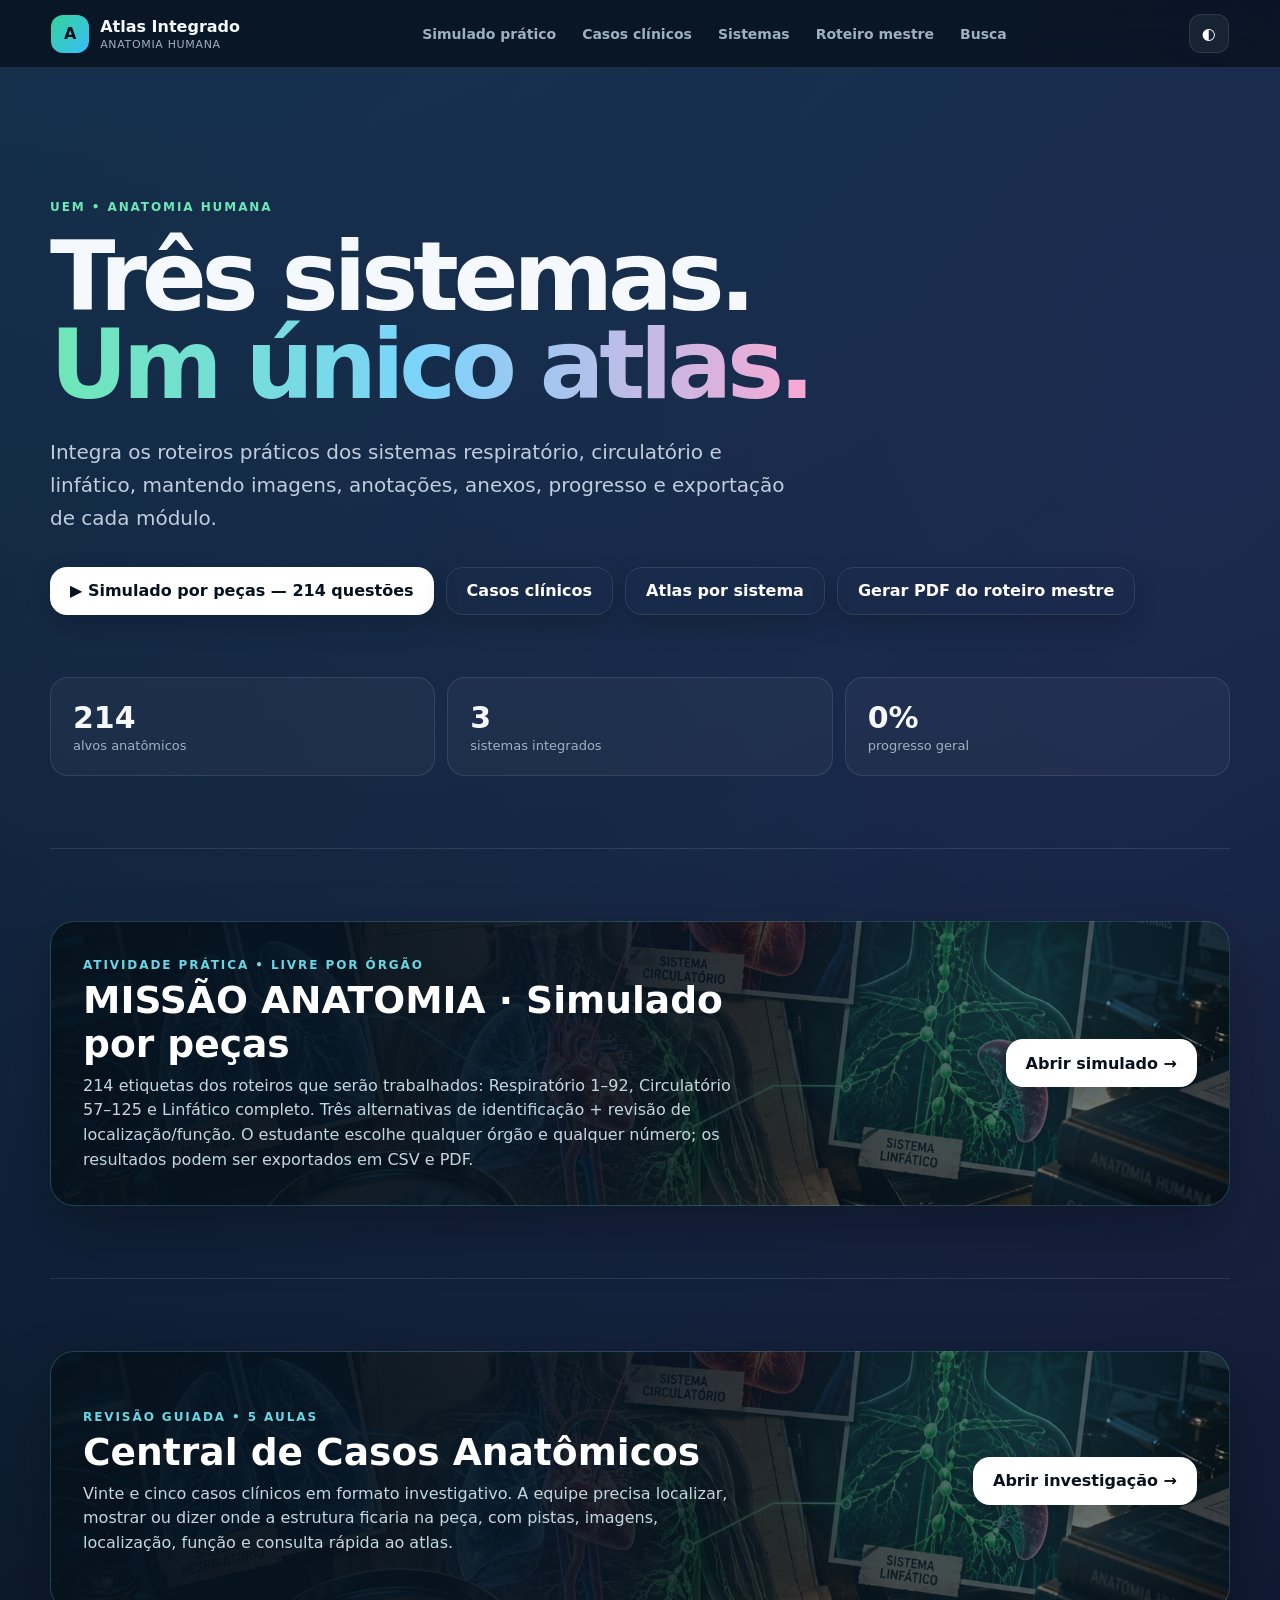
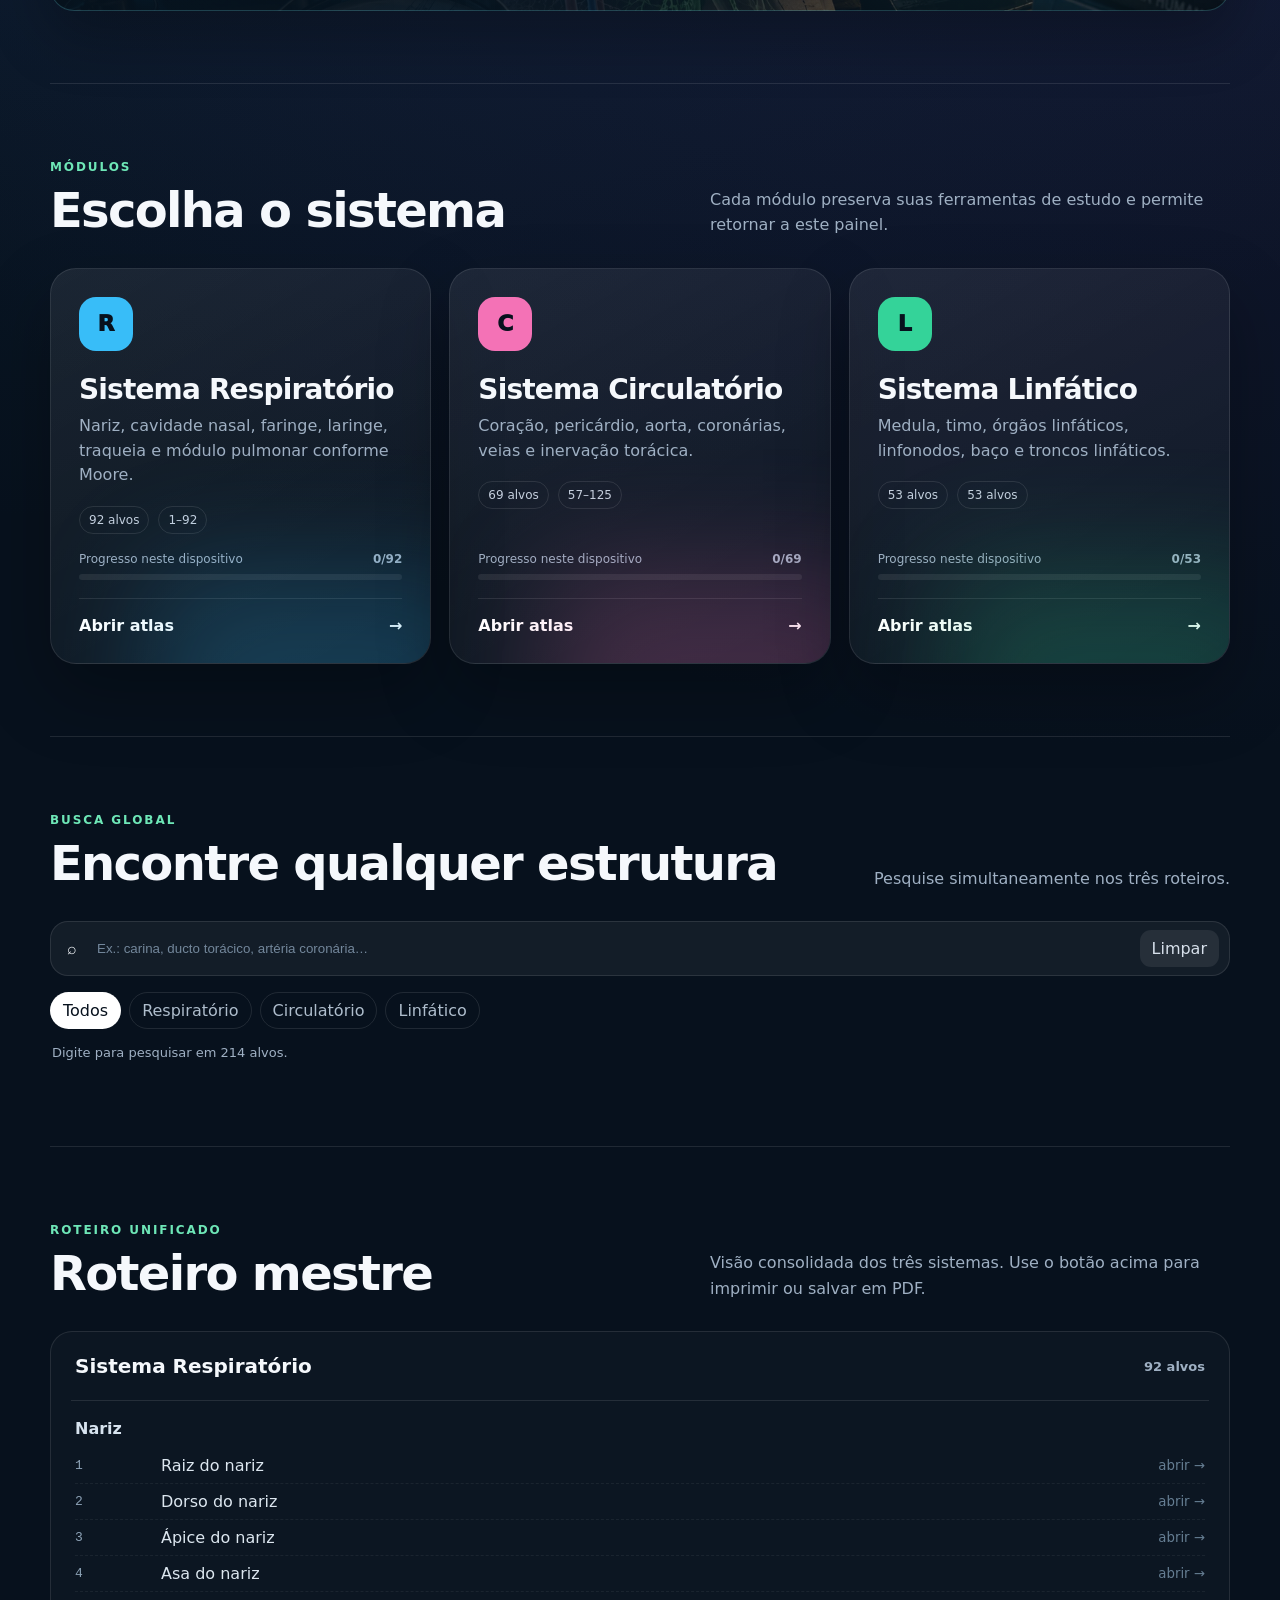
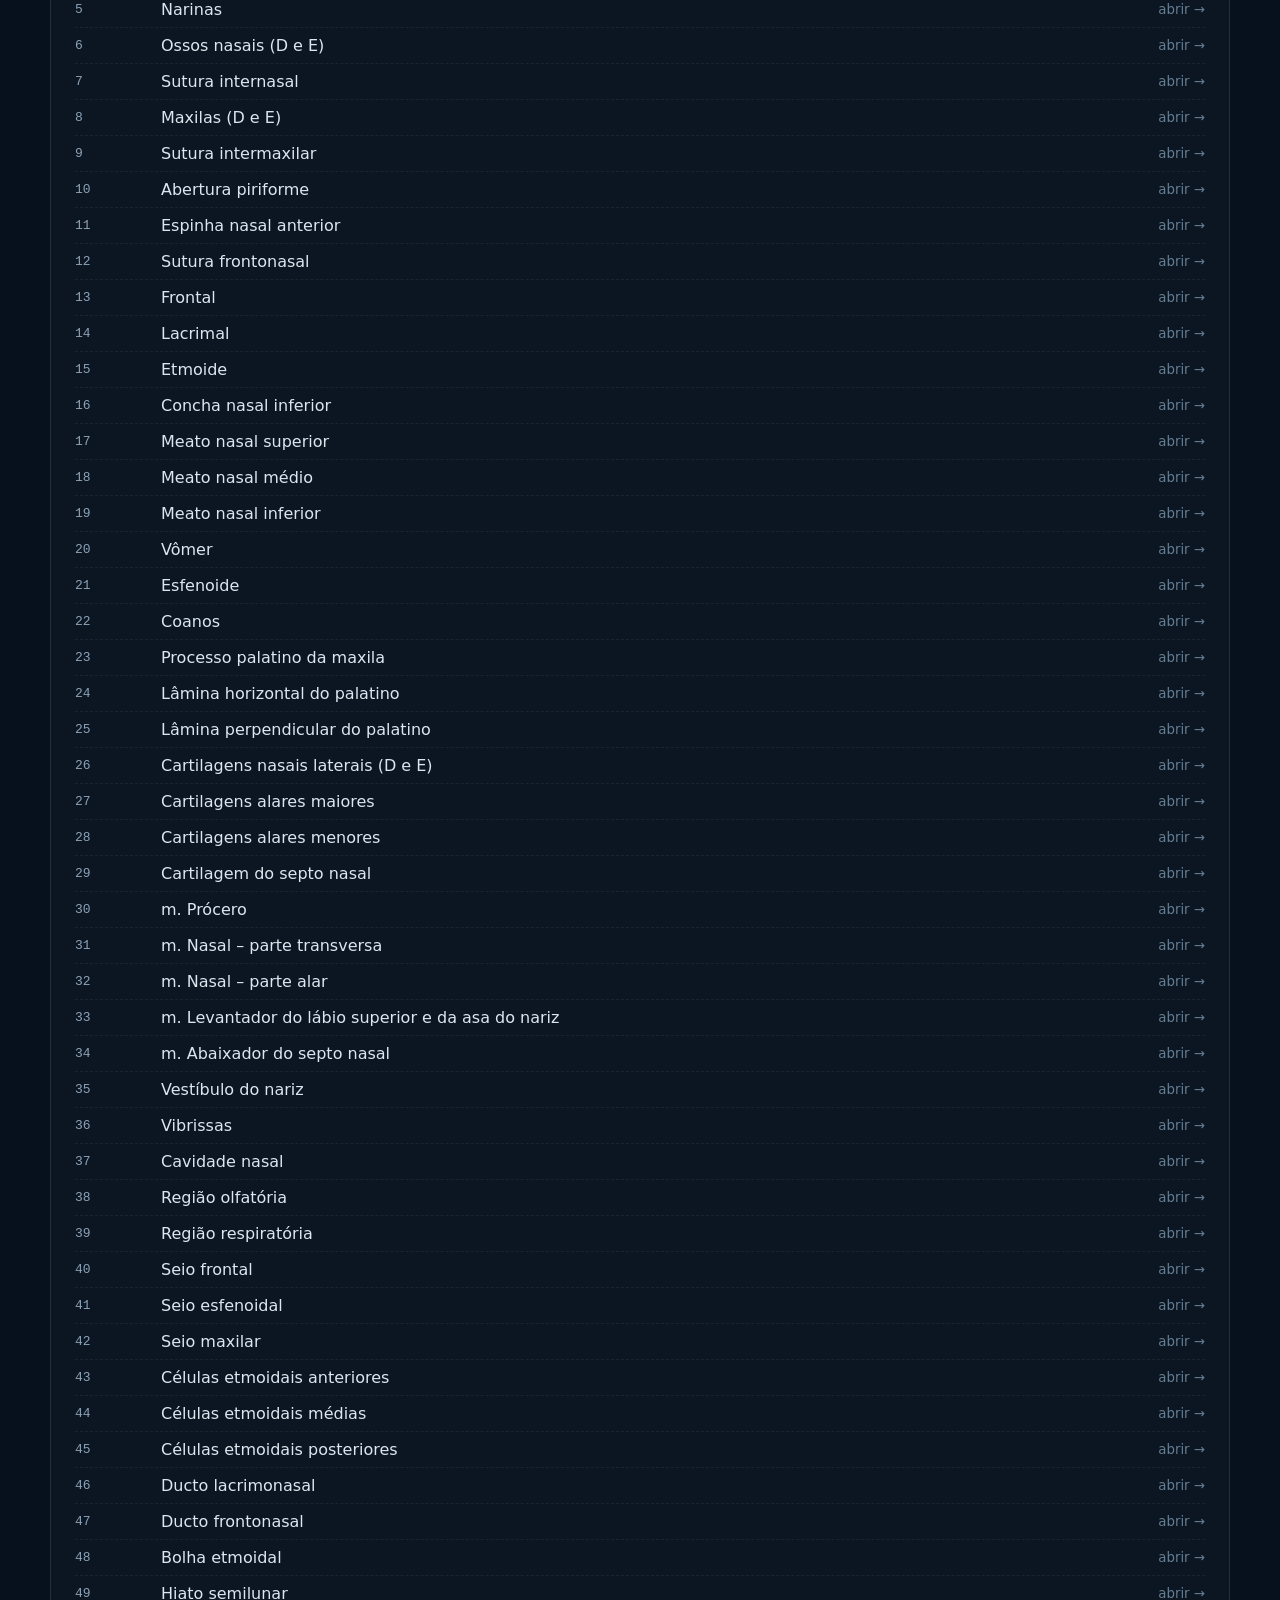
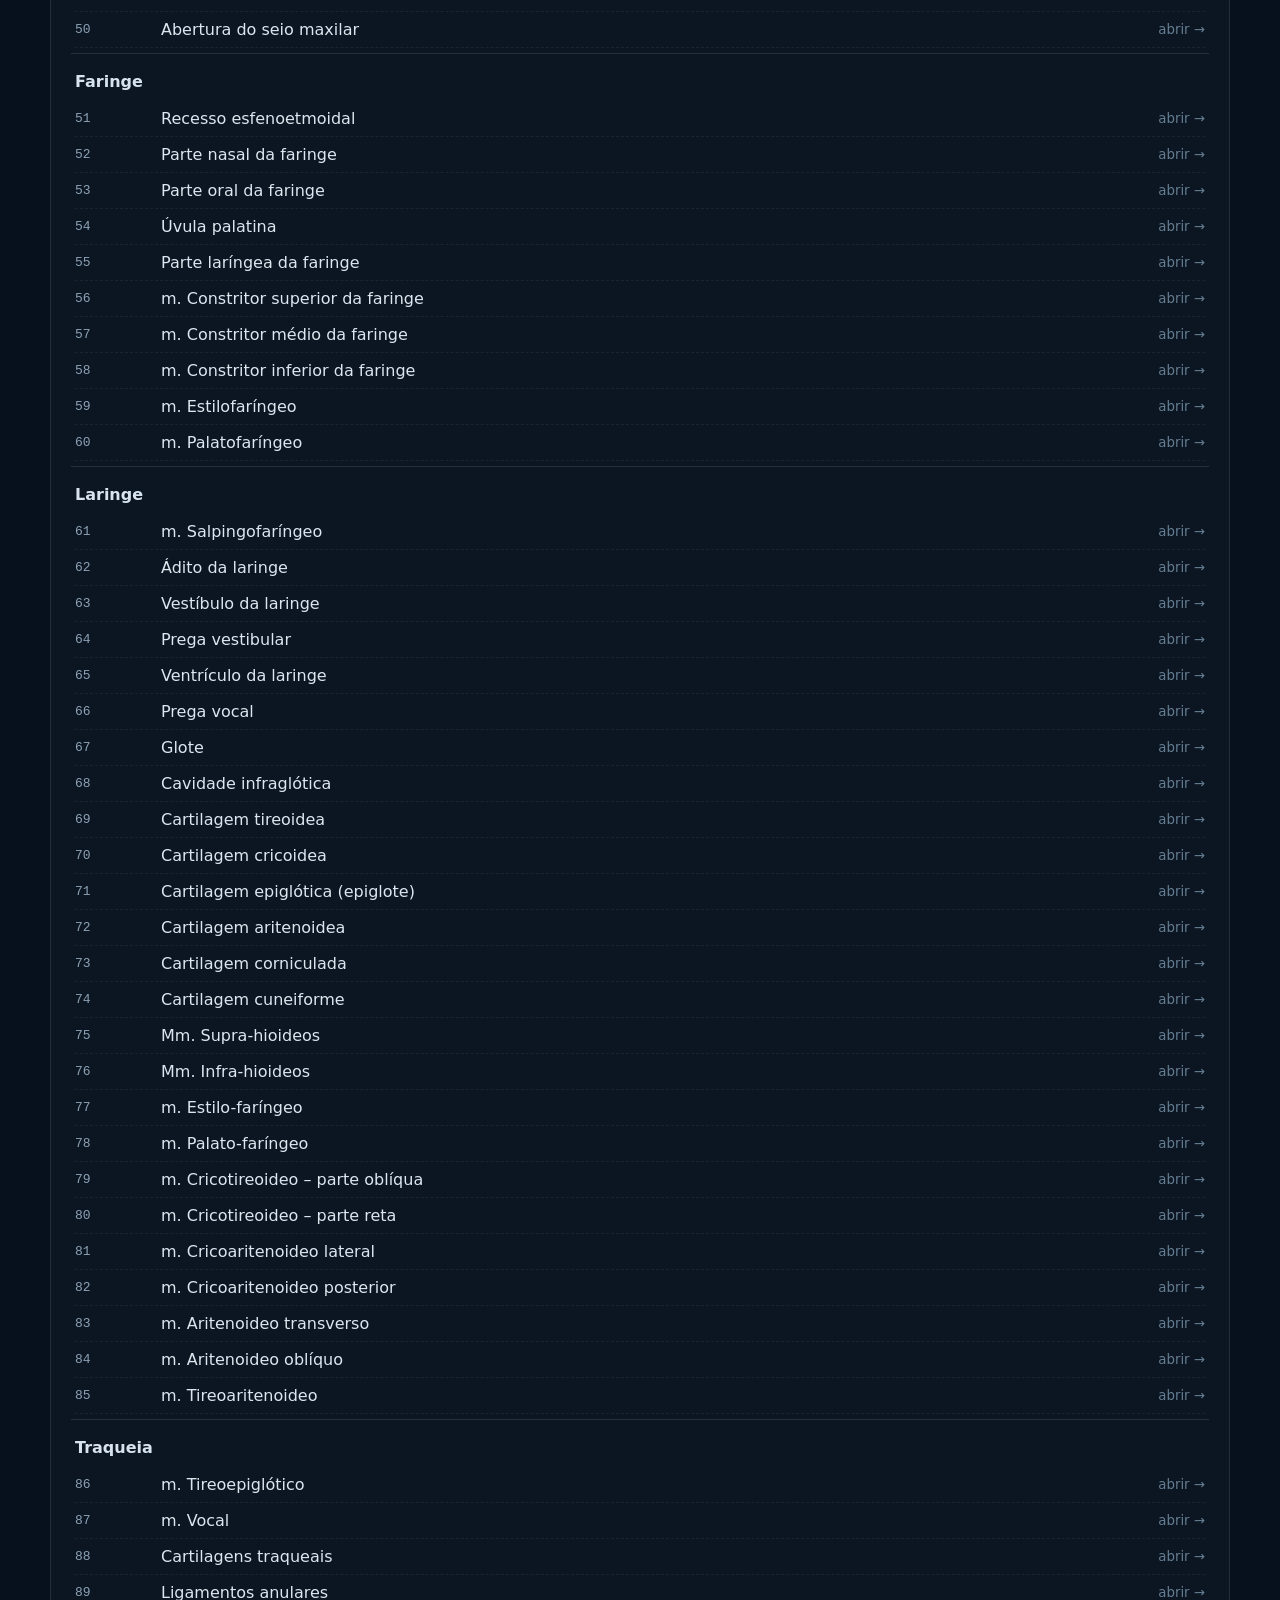
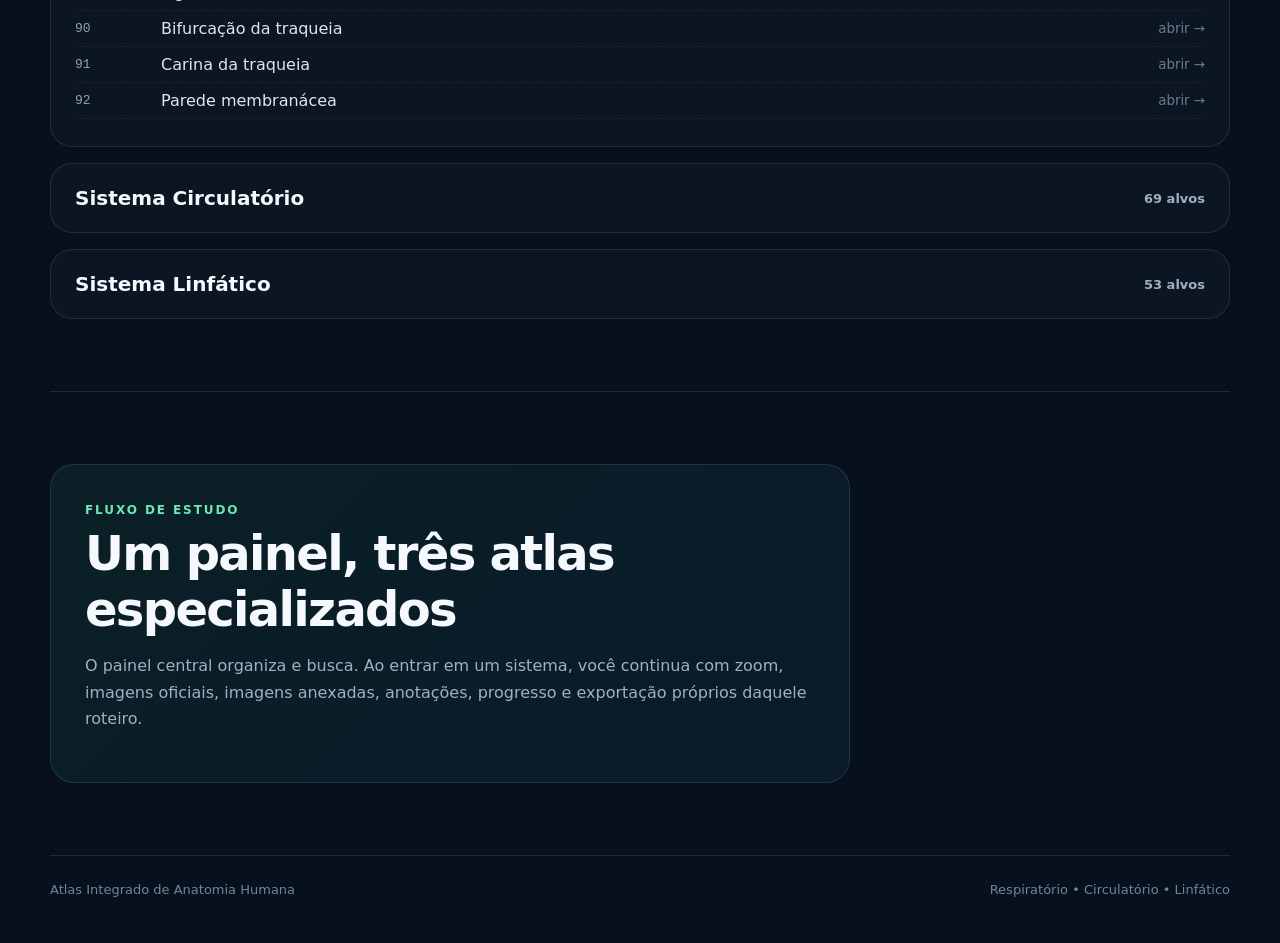
==== commit efca2d18: "Add files via upload" ====
--- a/index.html
+++ b/index.html
@@ -9,7 +9,7 @@
 <body>
 <header class="topbar">
   <a class="brand" href="#inicio"><span class="brandmark">A</span><span><b>Atlas Integrado</b><small>Anatomia Humana</small></span></a>
-  <nav><a href="casos-clinicos/index.html">Casos clínicos</a><a href="#sistemas">Sistemas</a><a href="#roteiro">Roteiro mestre</a><a href="#busca">Busca</a></nav>
+  <nav><a href="simulado-pratico/index.html">Simulado prático</a><a href="casos-clinicos/index.html">Casos clínicos</a><a href="#sistemas">Sistemas</a><a href="#roteiro">Roteiro mestre</a><a href="#busca">Busca</a></nav>
   <div class="actions"><button id="contrastBtn" class="iconbtn" type="button" title="Alto contraste">◐</button><button id="installBtn" class="install hidden" type="button">Instalar</button></div>
 </header>
 <main>
@@ -17,9 +17,10 @@
  <div class="eyebrow">UEM • Anatomia Humana</div>
  <h1>Três sistemas.<br><span>Um único atlas.</span></h1>
  <p>Integra os roteiros práticos dos sistemas respiratório, circulatório e linfático, mantendo imagens, anotações, anexos, progresso e exportação de cada módulo.</p>
- <div class="hero-actions"><a class="primary" href="casos-clinicos/index.html">▶ Revisão por casos clínicos</a><a class="secondary" href="#sistemas">Atlas por sistema</a><button class="secondary" id="printMaster" type="button">Gerar PDF do roteiro mestre</button></div>
+ <div class="hero-actions"><a class="primary" href="simulado-pratico/index.html">▶ Simulado por peças — 214 questões</a><a class="secondary" href="casos-clinicos/index.html">Casos clínicos</a><a class="secondary" href="#sistemas">Atlas por sistema</a><button class="secondary" id="printMaster" type="button">Gerar PDF do roteiro mestre</button></div>
  <div class="stats"><div><strong id="totalTargets">214</strong><span>alvos anatômicos</span></div><div><strong>3</strong><span>sistemas integrados</span></div><div><strong id="globalDone">0%</strong><span>progresso geral</span></div></div>
 </section>
+<section class="case-launch section" id="simulado"><div class="case-launch-card"><div><span class="kicker">Atividade prática • livre por órgão</span><h2>MISSÃO ANATOMIA · Simulado por peças</h2><p>214 etiquetas dos roteiros que serão trabalhados: Respiratório 1–92, Circulatório 57–125 e Linfático completo. Três alternativas de identificação + revisão de localização/função. O estudante escolhe qualquer órgão e qualquer número; os resultados podem ser exportados em CSV e PDF.</p></div><a href="simulado-pratico/index.html" class="primary">Abrir simulado →</a></div></section>
 <section class="case-launch section">
  <div class="case-launch-card"><div><span class="kicker">Revisão guiada • 5 aulas</span><h2>Central de Casos Anatômicos</h2><p>Vinte e cinco casos clínicos em formato investigativo. A equipe precisa localizar, mostrar ou dizer onde a estrutura ficaria na peça, com pistas, imagens, localização, função e consulta rápida ao atlas.</p></div><a href="casos-clinicos/index.html" class="primary">Abrir investigação →</a></div>
 </section>
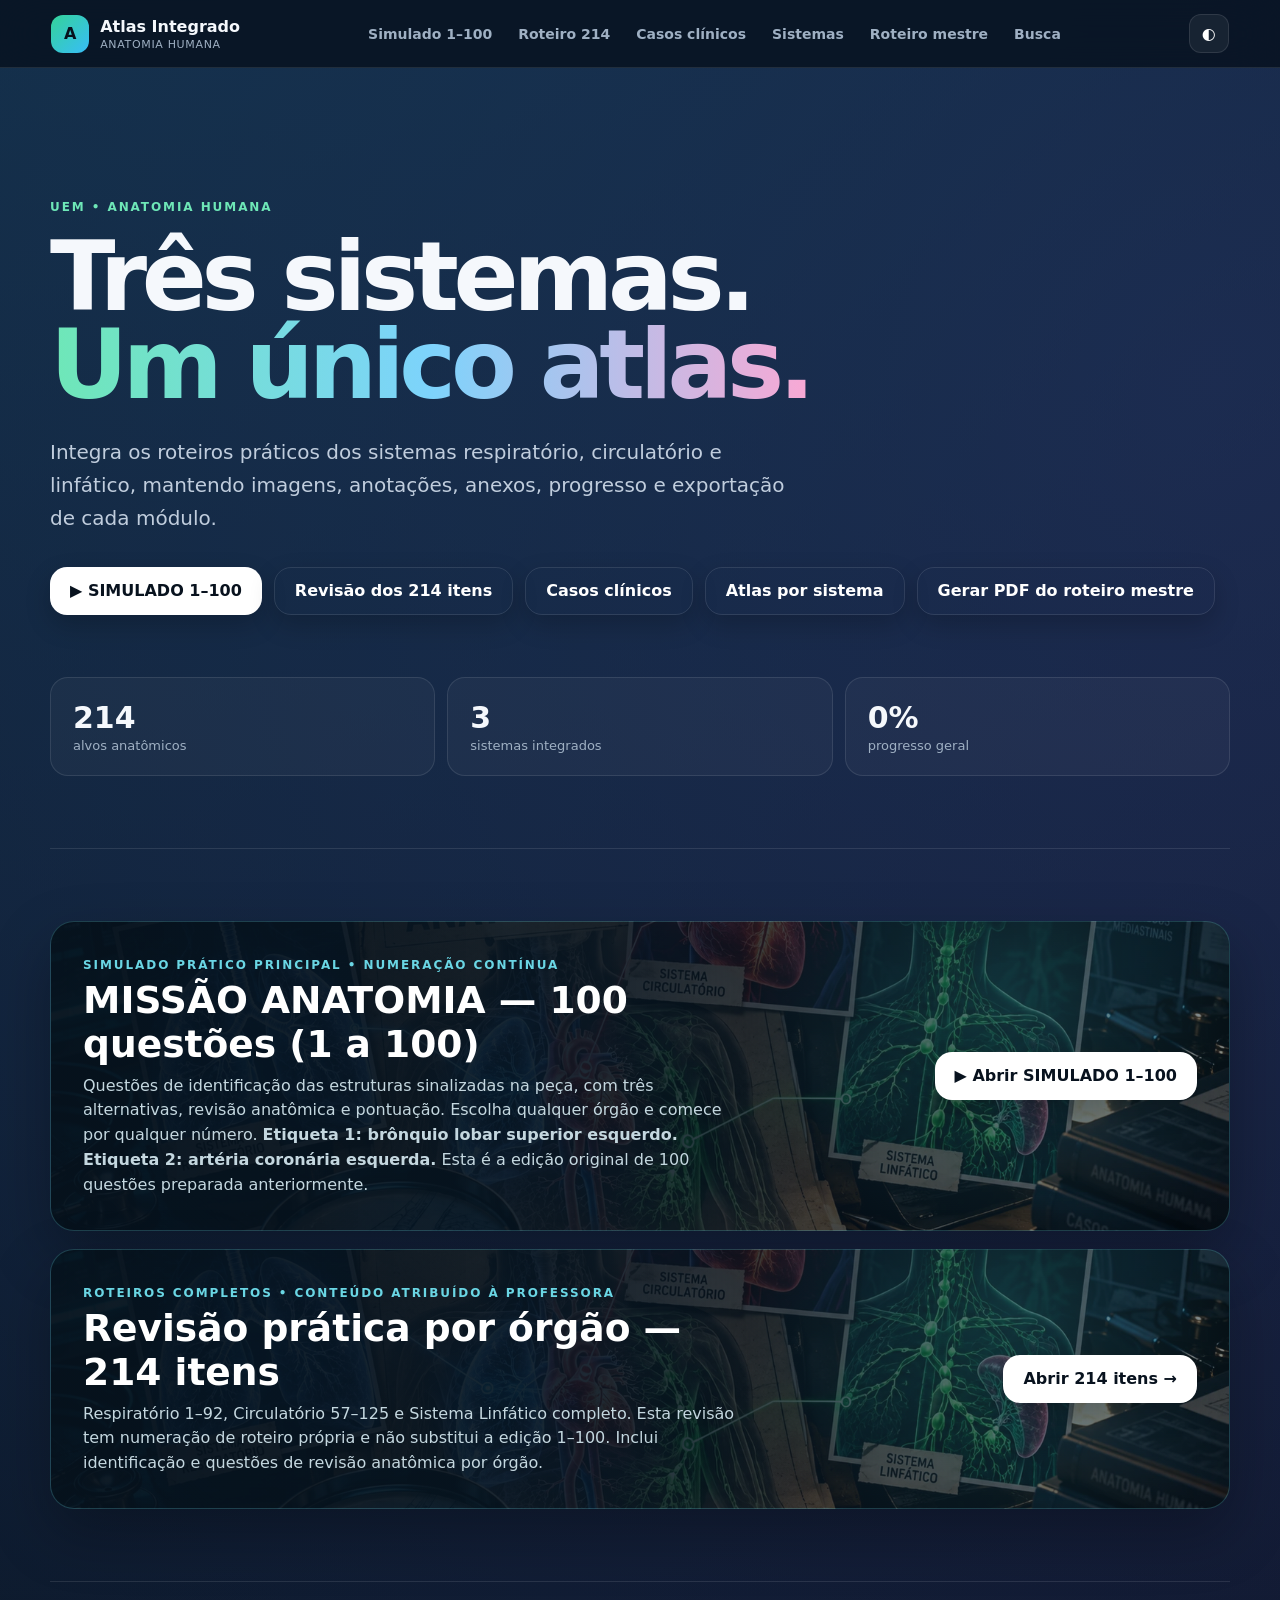
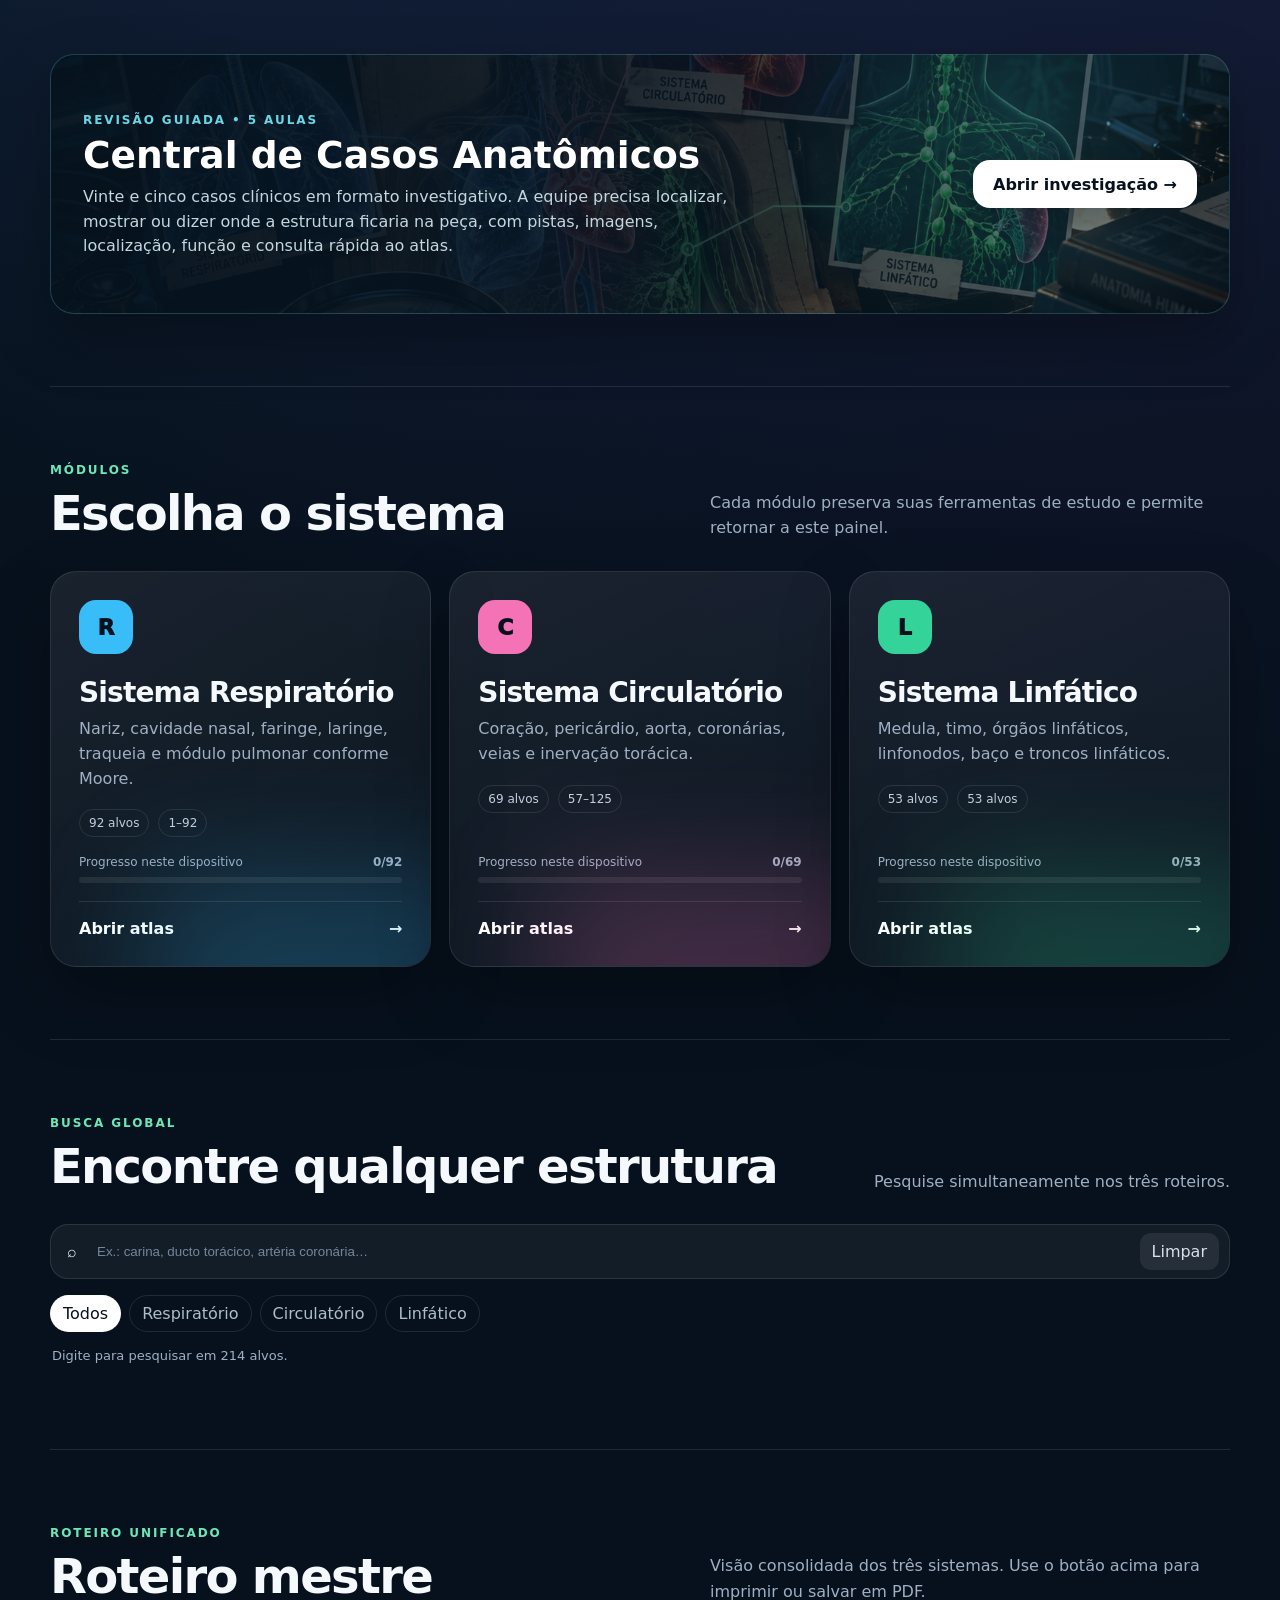
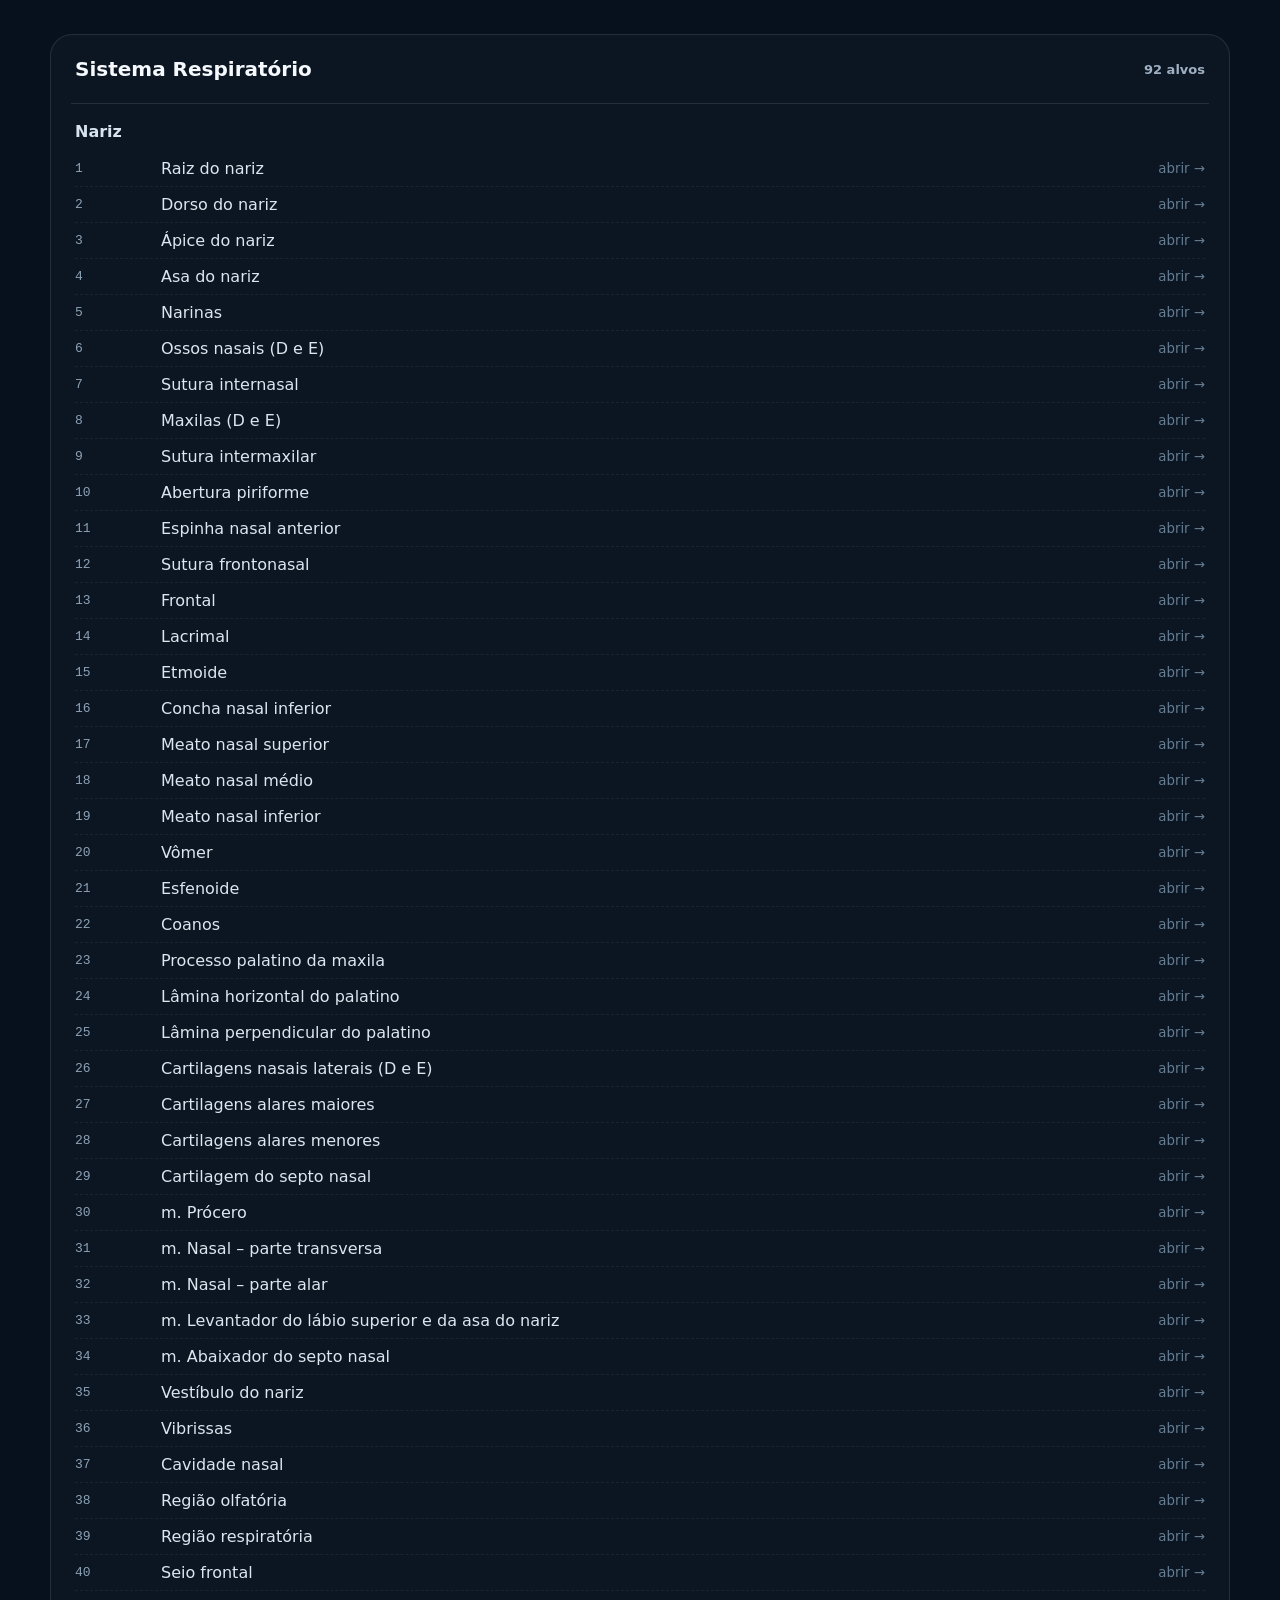
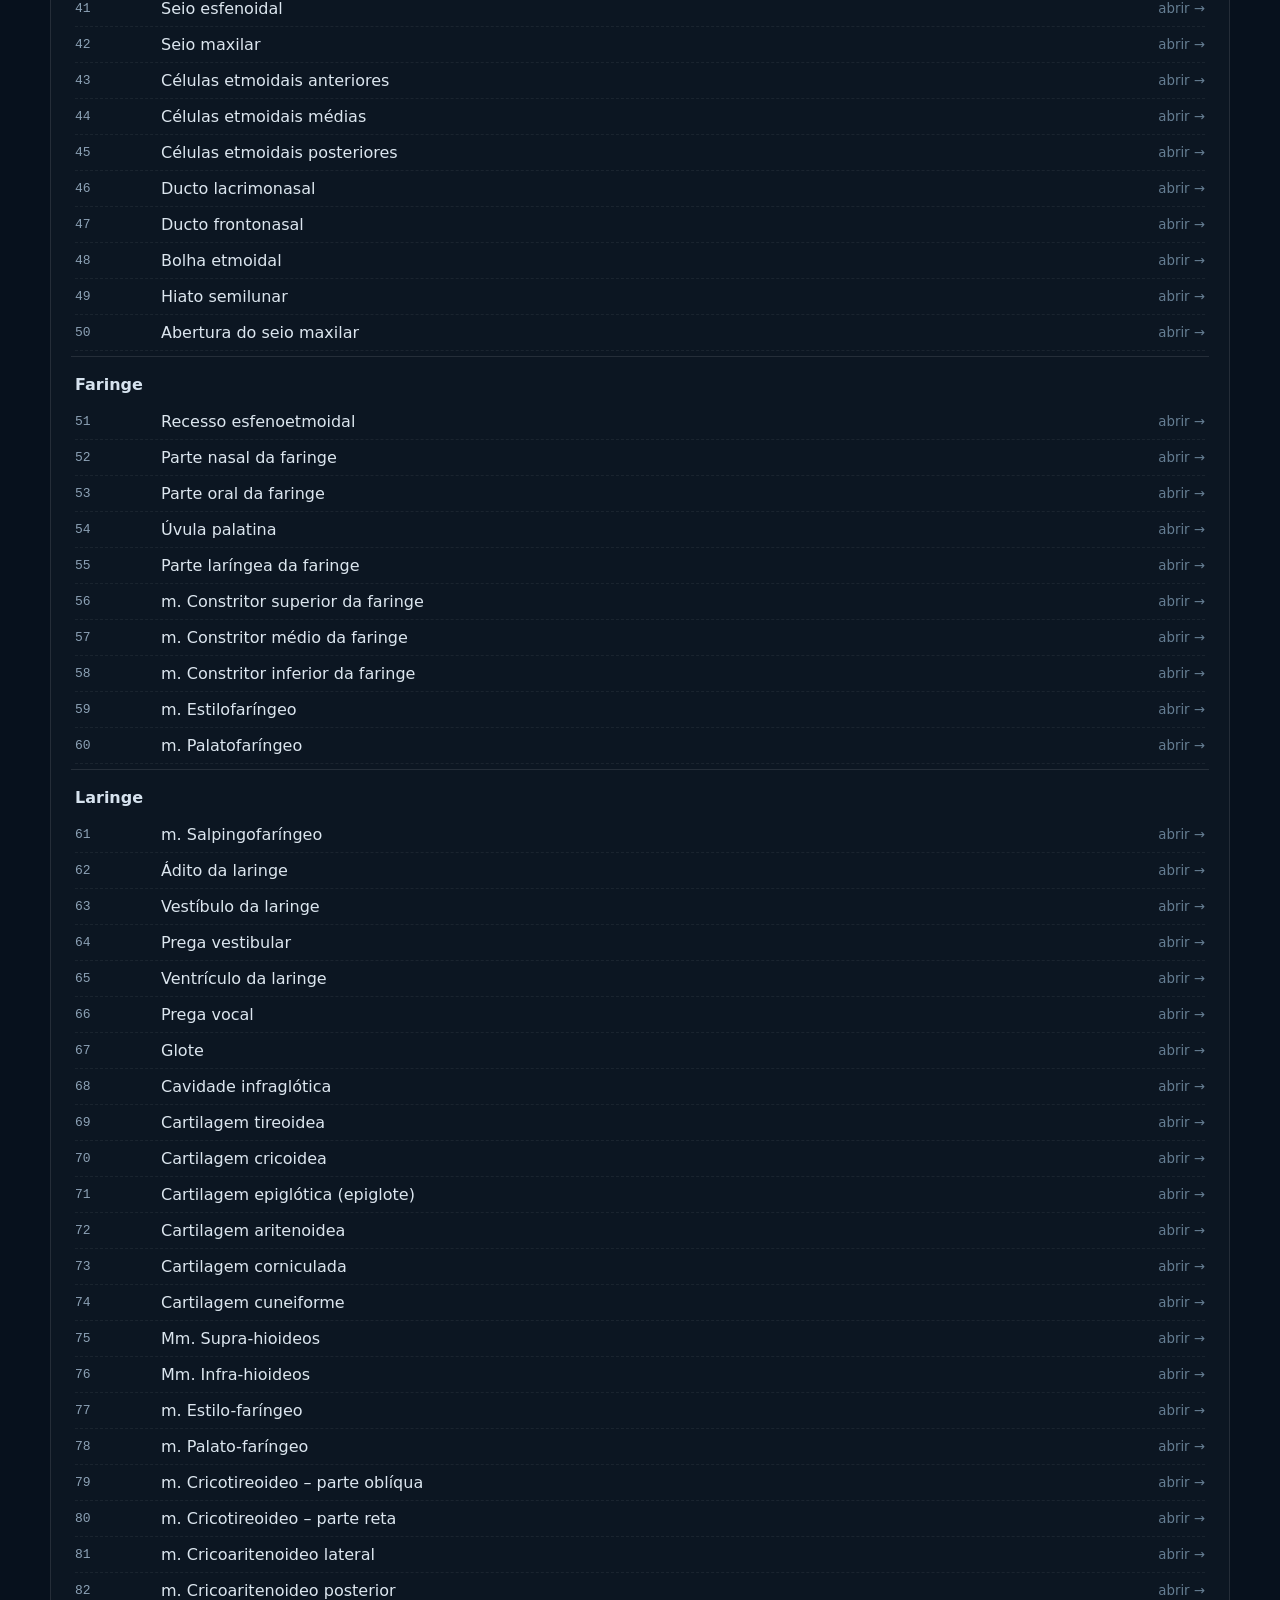
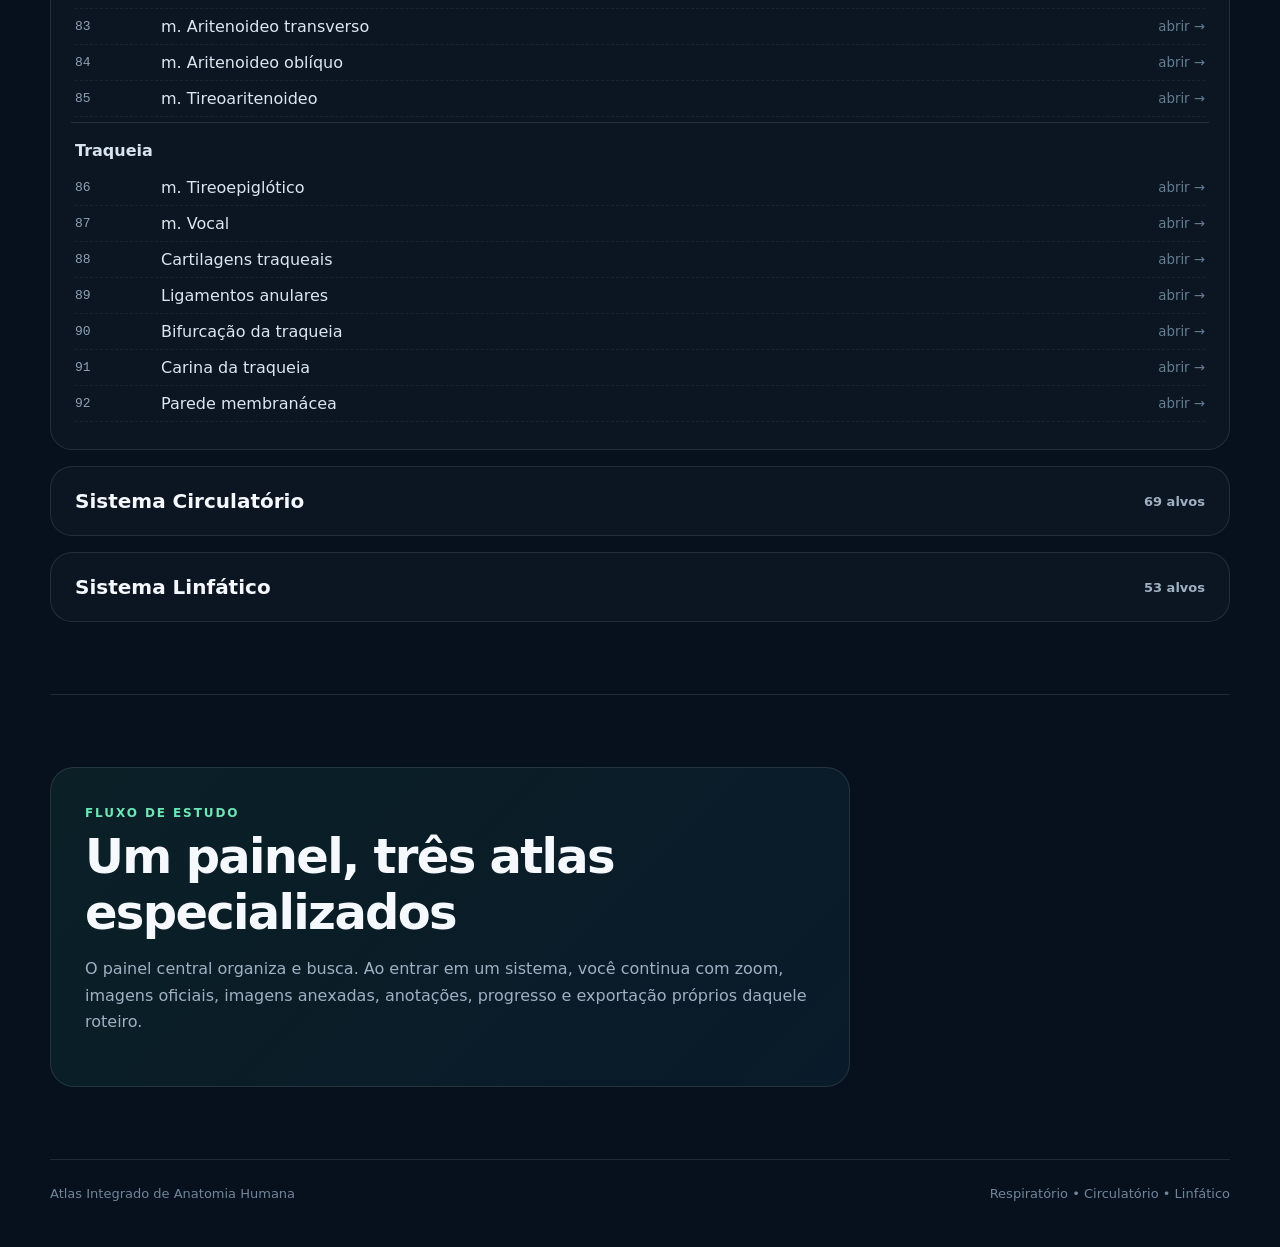
==== commit eb73c503: "Add files via upload" ====
--- a/index.html
+++ b/index.html
@@ -9,7 +9,7 @@
 <body>
 <header class="topbar">
   <a class="brand" href="#inicio"><span class="brandmark">A</span><span><b>Atlas Integrado</b><small>Anatomia Humana</small></span></a>
-  <nav><a href="simulado-pratico/index.html">Simulado prático</a><a href="casos-clinicos/index.html">Casos clínicos</a><a href="#sistemas">Sistemas</a><a href="#roteiro">Roteiro mestre</a><a href="#busca">Busca</a></nav>
+  <nav><a href="simulado-100/index.html">Simulado 1–100</a><a href="simulado-pratico/index.html">Roteiro 214</a><a href="casos-clinicos/index.html">Casos clínicos</a><a href="#sistemas">Sistemas</a><a href="#roteiro">Roteiro mestre</a><a href="#busca">Busca</a></nav>
   <div class="actions"><button id="contrastBtn" class="iconbtn" type="button" title="Alto contraste">◐</button><button id="installBtn" class="install hidden" type="button">Instalar</button></div>
 </header>
 <main>
@@ -17,10 +17,13 @@
  <div class="eyebrow">UEM • Anatomia Humana</div>
  <h1>Três sistemas.<br><span>Um único atlas.</span></h1>
  <p>Integra os roteiros práticos dos sistemas respiratório, circulatório e linfático, mantendo imagens, anotações, anexos, progresso e exportação de cada módulo.</p>
- <div class="hero-actions"><a class="primary" href="simulado-pratico/index.html">▶ Simulado por peças — 214 questões</a><a class="secondary" href="casos-clinicos/index.html">Casos clínicos</a><a class="secondary" href="#sistemas">Atlas por sistema</a><button class="secondary" id="printMaster" type="button">Gerar PDF do roteiro mestre</button></div>
+ <div class="hero-actions"><a class="primary" href="simulado-100/index.html">▶ SIMULADO 1–100</a><a class="secondary" href="simulado-pratico/index.html">Revisão dos 214 itens</a><a class="secondary" href="casos-clinicos/index.html">Casos clínicos</a><a class="secondary" href="#sistemas">Atlas por sistema</a><button class="secondary" id="printMaster" type="button">Gerar PDF do roteiro mestre</button></div>
  <div class="stats"><div><strong id="totalTargets">214</strong><span>alvos anatômicos</span></div><div><strong>3</strong><span>sistemas integrados</span></div><div><strong id="globalDone">0%</strong><span>progresso geral</span></div></div>
 </section>
-<section class="case-launch section" id="simulado"><div class="case-launch-card"><div><span class="kicker">Atividade prática • livre por órgão</span><h2>MISSÃO ANATOMIA · Simulado por peças</h2><p>214 etiquetas dos roteiros que serão trabalhados: Respiratório 1–92, Circulatório 57–125 e Linfático completo. Três alternativas de identificação + revisão de localização/função. O estudante escolhe qualquer órgão e qualquer número; os resultados podem ser exportados em CSV e PDF.</p></div><a href="simulado-pratico/index.html" class="primary">Abrir simulado →</a></div></section>
+<section class="case-launch section" id="simulado">
+ <div class="case-launch-card"><div><span class="kicker">SIMULADO PRÁTICO PRINCIPAL • NUMERAÇÃO CONTÍNUA</span><h2>MISSÃO ANATOMIA — 100 questões (1 a 100)</h2><p>Questões de identificação das estruturas sinalizadas na peça, com três alternativas, revisão anatômica e pontuação. Escolha qualquer órgão e comece por qualquer número. <strong>Etiqueta 1: brônquio lobar superior esquerdo. Etiqueta 2: artéria coronária esquerda.</strong> Esta é a edição original de 100 questões preparada anteriormente.</p></div><a href="simulado-100/index.html" class="primary">▶ Abrir SIMULADO 1–100</a></div>
+ <div class="case-launch-card" style="margin-top:18px"><div><span class="kicker">ROTEIROS COMPLETOS • CONTEÚDO ATRIBUÍDO À PROFESSORA</span><h2>Revisão prática por órgão — 214 itens</h2><p>Respiratório 1–92, Circulatório 57–125 e Sistema Linfático completo. Esta revisão tem numeração de roteiro própria e não substitui a edição 1–100. Inclui identificação e questões de revisão anatômica por órgão.</p></div><a href="simulado-pratico/index.html" class="primary">Abrir 214 itens →</a></div>
+</section>
 <section class="case-launch section">
  <div class="case-launch-card"><div><span class="kicker">Revisão guiada • 5 aulas</span><h2>Central de Casos Anatômicos</h2><p>Vinte e cinco casos clínicos em formato investigativo. A equipe precisa localizar, mostrar ou dizer onde a estrutura ficaria na peça, com pistas, imagens, localização, função e consulta rápida ao atlas.</p></div><a href="casos-clinicos/index.html" class="primary">Abrir investigação →</a></div>
 </section>
